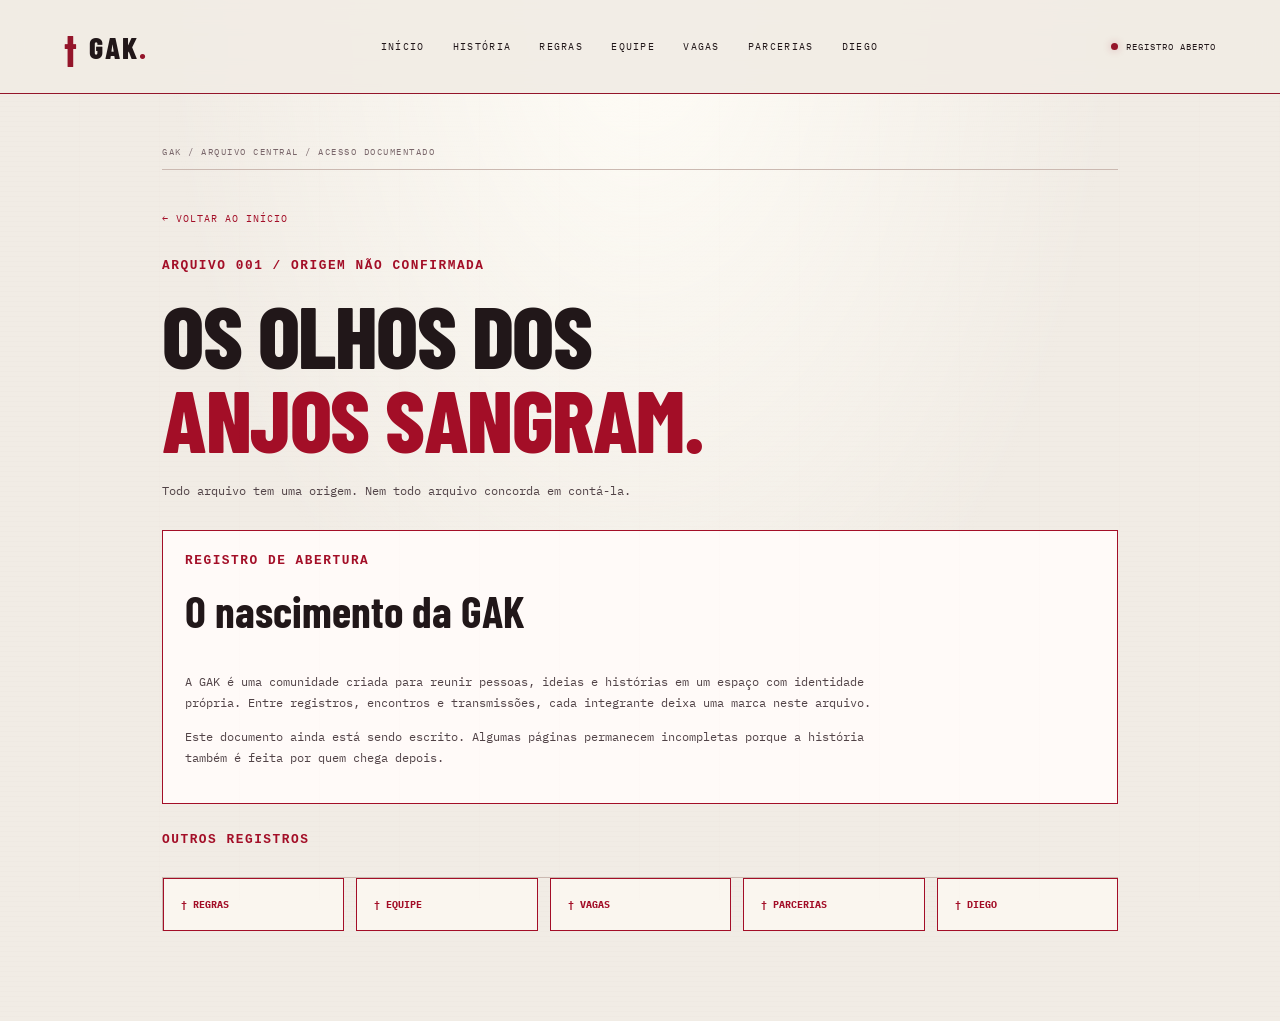
==== pages/historia.html @ 9c616feb "Publica o site inicial da GAK" ====
<!DOCTYPE html>
<html lang="pt-BR">
<head>
  <meta charset="UTF-8">
  <meta name="viewport" content="width=device-width, initial-scale=1">
  <meta name="theme-color" content="#a30e27">
  <meta name="description" content="A história e os registros da GAK.">
  <title>História | GAK</title>
  <link rel="stylesheet" href="../css/style.css">
  <script src="../js/main.js" defer></script>
  <style>
    .gak-page { max-width: 1000px; margin: auto; padding: 52px 22px 90px; }
    .gak-page h1 { font-size: clamp(2.7rem, 8vw, 5.5rem); line-height: .95; margin: 20px 0; }
    .gak-page h1 span { color: #a30e27; }
    .gak-page p { line-height: 1.8; max-width: 720px; }
    .gak-stamp { color: #a30e27; font: 700 .8rem monospace; letter-spacing: .12em; }
    .gak-box { background: #fffaf8; border: 1px solid #a30e27; padding: 22px; margin: 28px 0; }
    .gak-links { display: grid; grid-template-columns: repeat(auto-fit,minmax(145px,1fr)); gap: 12px; margin-top: 30px; }
    .gak-links a { display: block; padding: 17px; border: 1px solid #a30e27; color: #a30e27; text-decoration: none; font-weight: bold; }
    .gak-links a:hover { background: #a30e27; color: white; }
    .gak-home { display: inline-block; color: #a30e27; margin: 10px 0 30px; }
  </style>
</head>
<body>
  <header class="topbar">
    <a class="brand" href="../index.html"><span class="brand-mark">†</span><span>GAK<span class="brand-dot">.</span></span></a>
    <button class="menu-toggle" type="button" aria-expanded="false" aria-controls="main-nav">
      <span>MENU</span><span aria-hidden="true">☰</span>
    </button>
    <nav id="main-nav" class="navigation" aria-label="Navegação principal">
      <a href="../index.html">INÍCIO</a>
      <a href="historia.html">HISTÓRIA</a>
      <a href="regras.html">REGRAS</a>
      <a href="equipe.html">EQUIPE</a>
      <a href="vagas.html">VAGAS</a>
      <a href="parcerias.html">PARCERIAS</a>
      <a href="diego.html">DIEGO</a>
    </nav>
    <span class="system-status"><i></i> REGISTRO ABERTO</span>
  </header>

  <main class="gak-page">
    <a class="gak-home" href="../index.html">← VOLTAR AO INÍCIO</a>
    <div class="gak-stamp">ARQUIVO 001 / ORIGEM NÃO CONFIRMADA</div>
    <h1>OS OLHOS DOS<br><span>ANJOS SANGRAM.</span></h1>
    <p>Todo arquivo tem uma origem. Nem todo arquivo concorda em contá-la.</p>

    <section class="gak-box">
      <div class="gak-stamp">REGISTRO DE ABERTURA</div>
      <h2>O nascimento da GAK</h2>
      <p>A GAK é uma comunidade criada para reunir pessoas, ideias e histórias em um espaço com identidade própria. Entre registros, encontros e transmissões, cada integrante deixa uma marca neste arquivo.</p>
      <p>Este documento ainda está sendo escrito. Algumas páginas permanecem incompletas porque a história também é feita por quem chega depois.</p>
    </section>

    <div class="gak-stamp">OUTROS REGISTROS</div>
    <nav class="gak-links" aria-label="Outras páginas do arquivo">
      <a href="regras.html">† REGRAS</a>
      <a href="equipe.html">† EQUIPE</a>
      <a href="vagas.html">† VAGAS</a>
      <a href="parcerias.html">† PARCERIAS</a>
      <a href="diego.html">† DIEGO</a>
    </nav>
  </main>
</body>
</html>
---- css/style.css ----
@import url('https://fonts.googleapis.com/css2?family=Barlow+Condensed:wght@400;500;600;700;800&family=IBM+Plex+Mono:wght@400;500;600&display=swap');

:root {
  color-scheme: dark;
  --bg: #100e11;
  --panel: #181519;
  --panel-light: #211a20;
  --text: #e8e0dc;
  --muted: #a69a9d;
  --blood: #b32239;
  --blood-light: #e04a59;
  --line: #493038;
  --max: 1180px;
}

* {
  box-sizing: border-box;
}

html {
  scroll-behavior: smooth;
  scroll-padding-top: 90px;
}

body {
  margin: 0;
  background:
    radial-gradient(ellipse at 50% 8%, #35151e 0, transparent 42%),
    var(--bg);
  color: var(--text);
  font-family: 'IBM Plex Mono', monospace;
  font-size: 14px;
  line-height: 1.8;
  overflow-wrap: anywhere;
}

body::before {
  content: "";
  position: fixed;
  inset: 0;
  z-index: 10;
  pointer-events: none;
  opacity: .12;
  background: repeating-linear-gradient(
    to bottom,
    transparent 0,
    transparent 3px,
    #000 4px,
    transparent 5px
  );
}

a {
  color: inherit;
  text-decoration: none;
}

button,
a {
  -webkit-tap-highlight-color: transparent;
}

a:focus-visible,
button:focus-visible {
  outline: 2px solid var(--blood-light);
  outline-offset: 5px;
}

::selection {
  background: var(--blood);
  color: white;
}

.noise {
  position: fixed;
  inset: 0;
  z-index: 9;
  pointer-events: none;
  opacity: .07;
  background-image: url("data:image/svg+xml,%3Csvg viewBox='0 0 180 180' xmlns='http://www.w3.org/2000/svg'%3E%3Cfilter id='n'%3E%3CfeTurbulence type='fractalNoise' baseFrequency='.9' numOctaves='3' stitchTiles='stitch'/%3E%3C/filter%3E%3Crect width='100%25' height='100%25' filter='url(%23n)' opacity='.7'/%3E%3C/svg%3E");
}

.topbar {
  position: relative;
  z-index: 20;
  width: 100%;
  min-height: 76px;
  padding: 16px max(5%, calc((100% - var(--max)) / 2));
  display: flex;
  align-items: center;
  justify-content: space-between;
  gap: 28px;
  border-bottom: 1px solid var(--line);
  background: #100e11ed;
}

.brand,
.footer-brand {
  display: inline-flex;
  align-items: center;
  gap: 10px;
  font-family: 'Barlow Condensed', sans-serif;
  font-size: 30px;
  font-weight: 800;
  letter-spacing: 4px;
}

.brand-mark {
  color: var(--blood-light);
  font-size: 34px;
}

.brand-dot {
  color: var(--blood-light);
}

.navigation {
  display: flex;
  align-items: center;
  justify-content: center;
  gap: clamp(12px, 2.2vw, 30px);
}

.navigation a,
.system-status {
  font-size: 10px;
  letter-spacing: 1px;
}

.navigation a {
  color: var(--muted);
  transition: color .2s;
}

.navigation a:hover,
.text-link:hover {
  color: var(--blood-light);
}

.system-status {
  display: flex;
  align-items: center;
  gap: 8px;
  color: var(--blood-light);
  white-space: nowrap;
}

.system-status i,
.eyebrow span {
  display: inline-block;
  width: 7px;
  height: 7px;
  border-radius: 50%;
  background: var(--blood-light);
  box-shadow: 0 0 12px #d92749;
}

.menu-toggle {
  display: none;
  background: transparent;
  border: 1px solid var(--line);
  color: var(--text);
  padding: 10px 12px;
  font: inherit;
  font-size: 11px;
  gap: 12px;
  align-items: center;
  cursor: pointer;
}

.hero {
  position: relative;
  min-height: min(820px, calc(100svh - 76px));
  padding: 70px 8% 95px;
  display: grid;
  grid-template-columns: minmax(0, 1fr) minmax(0, 3fr) minmax(0, 1fr);
  align-items: center;
  border-bottom: 1px solid var(--line);
  overflow: hidden;
  background:
    radial-gradient(ellipse at center 38%, #50172455 0, transparent 50%),
    linear-gradient(180deg, #100e11 0%, #171015 60%, #100e11 100%);
}

.hero::before,
.hero::after {
  content: "";
  position: absolute;
  left: 50%;
  width: min(66vw, 660px);
  aspect-ratio: 1;
  border: 1px solid #7d394344;
  border-radius: 50%;
  transform: translateX(-50%);
  pointer-events: none;
}

.hero::before {
  top: 9%;
}

.hero::after {
  top: 14%;
  width: min(56vw, 560px);
}

.hero-side {
  position: relative;
  z-index: 1;
  display: flex;
  flex-direction: column;
  align-items: center;
  gap: 30px;
  color: var(--muted);
  font-size: 9px;
  letter-spacing: 2px;
  writing-mode: vertical-rl;
}

.hero-side-left {
  transform: rotate(180deg);
}

.cross {
  color: var(--blood-light);
  font-size: 32px;
}

.hero-content {
  position: relative;
  z-index: 2;
  text-align: center;
  min-width: 0;
}

.eyebrow {
  display: flex;
  align-items: center;
  justify-content: center;
  gap: 12px;
  color: #c7aeb2;
  font-size: 10px;
  letter-spacing: 2px;
}

.halo {
  position: relative;
  width: clamp(90px, 12vw, 145px);
  aspect-ratio: 1;
  margin: 35px auto 25px;
  display: grid;
  place-items: center;
  border: 1px solid #a33c50;
  border-radius: 50%;
  background: radial-gradient(circle, #541824 0, #1a1117 60%, transparent 72%);
  box-shadow: 0 0 60px #a91e3524, inset 0 0 30px #a91e351f;
}

.halo-ring {
  position: absolute;
  inset: 10%;
  border: 1px dashed #bc5665;
  border-radius: 50%;
  animation: halo-turn 35s linear infinite;
}

.halo-eye {
  font-size: clamp(44px, 7vw, 72px);
  color: var(--blood-light);
  text-shadow: 0 0 25px #e02e4d99;
  font-family: serif;
}

.halo-tear {
  position: absolute;
  bottom: 3%;
  width: 4px;
  height: 23px;
  border-radius: 0 0 80% 80%;
  background: var(--blood);
  box-shadow: 0 0 12px #d32240;
}

@keyframes halo-turn {
  to { transform: rotate(360deg); }
}

.pre-title {
  margin: 0 0 14px;
  color: #c9aeb4;
  font-size: 10px;
  letter-spacing: 3px;
}

h1,
h2,
h3,
p {
  margin-top: 0;
}

h1,
h2,
h3 {
  font-family: 'Barlow Condensed', Impact, sans-serif;
  line-height: 1.04;
}

h1 {
  margin-bottom: 24px;
  font-size: clamp(38px, 7.3vw, 86px);
  font-weight: 800;
  letter-spacing: -1px;
}

h1 span,
h2 span {
  color: var(--blood-light);
}

.hero-description {
  max-width: 460px;
  margin: 0 auto 30px;
  color: #c1b3b5;
  font-size: 12px;
}

.hero-actions {
  display: flex;
  flex-wrap: wrap;
  align-items: center;
  justify-content: center;
  gap: 12px;
}

.button {
  min-height: 48px;
  padding: 13px 20px;
  display: inline-flex;
  align-items: center;
  justify-content: center;
  gap: 18px;
  font-size: 10px;
  letter-spacing: 1px;
  transition: background .2s, border-color .2s, transform .2s;
}

.button:hover {
  transform: translateY(-2px);
}

.button-primary {
  border: 1px solid var(--blood);
  background: var(--blood);
  color: white;
}

.button-primary:hover {
  background: #d12c47;
}

.button-quiet {
  border: 1px solid #62404a;
  background: #151116;
}

.button-quiet:hover {
  border-color: var(--blood-light);
}

.warning {
  margin: 30px 0 0;
  color: #8e777e;
  font-size: 9px;
  letter-spacing: 1px;
}

.hero-index {
  position: absolute;
  bottom: 20px;
  left: 5%;
  right: 5%;
  display: flex;
  justify-content: space-between;
  gap: 12px;
  color: #8c747c;
  font-size: 9px;
  letter-spacing: 1px;
}

.section-wrap {
  width: min(var(--max), 100%);
  margin-inline: auto;
  padding: 100px 34px;
}

.section-label {
  color: #a88b92;
  font-size: 10px;
  letter-spacing: 2px;
}

.section-label span {
  color: var(--blood-light);
}

.manifesto {
  border-bottom: 1px solid var(--line);
}

.manifesto-grid {
  display: grid;
  grid-template-columns: 1.1fr .9fr;
  gap: 70px;
  align-items: center;
  margin-top: 45px;
}

.manifesto h2,
.section-heading h2,
.community h2,
.transmission h2,
.last-signal h2 {
  margin: 20px 0;
  font-size: clamp(38px, 6vw, 70px);
  font-weight: 800;
}

.manifesto-copy {
  padding-left: 28px;
  border-left: 1px solid var(--line);
  color: #b9abad;
  font-size: 12px;
}

.ornament {
  color: var(--blood-light);
  font-size: 32px;
}

.text-link {
  display: inline-block;
  margin-top: 15px;
  color: #e5a4ad;
  font-size: 10px;
  letter-spacing: 1px;
}

.archive {
  border-bottom: 1px solid var(--line);
}

.section-heading {
  display: flex;
  align-items: end;
  justify-content: space-between;
  gap: 24px;
  margin-bottom: 40px;
}

.section-heading h2,
.transmission h2 {
  margin-bottom: 0;
}

.section-heading > p {
  color: #a18c92;
  font-size: 9px;
  text-align: right;
}

.archive-grid {
  display: grid;
  grid-template-columns: repeat(3, minmax(0, 1fr));
  gap: 14px;
}

.archive-card {
  position: relative;
  min-width: 0;
  min-height: 255px;
  padding: 24px;
  display: flex;
  flex-direction: column;
  align-items: flex-start;
  border: 1px solid #392830;
  background: linear-gradient(145deg, #1d171c, #131014);
  transition: border-color .2s, background .2s, transform .2s;
}

.archive-card:hover {
  transform: translateY(-4px);
  border-color: #a63a50;
  background: linear-gradient(145deg, #2b171f, #151116);
}

.card-number,
.transmission-item > span:first-child {
  color: #9e7b85;
  font-size: 9px;
  letter-spacing: 1px;
}

.card-symbol {
  margin: 17px 0 10px;
  color: var(--blood-light);
  font-size: 30px;
}

.archive-card h3,
.transmission-item h3 {
  margin-bottom: 10px;
  font-size: 25px;
  letter-spacing: 1px;
}

.archive-card p,
.transmission-item p {
  color: #b2a3a7;
  font-size: 11px;
}

.card-link {
  margin-top: auto;
  padding-top: 18px;
  color: #e5a4ad;
  font-size: 9px;
  letter-spacing: 1px;
}

.community-panel {
  display: grid;
  grid-template-columns: auto minmax(0, 1fr) auto;
  align-items: center;
  gap: 28px;
  padding: 36px;
  border: 1px solid #63303e;
  background:
    radial-gradient(ellipse at 0 50%, #65203244, transparent 65%),
    #181217;
}

.community-mark {
  color: #eee0df;
  font-family: 'Barlow Condensed', sans-serif;
  font-size: 42px;
  font-weight: 800;
  letter-spacing: 3px;
}

.community-mark span {
  color: var(--blood-light);
}

.community h2 {
  font-size: clamp(25px, 3vw, 39px);
}

.community p {
  margin-bottom: 0;
  color: #b6a5a9;
  font-size: 11px;
}

.transmission {
  border-top: 1px solid var(--line);
}

.transmission h2 {
  margin-bottom: 35px;
}

.transmission-grid {
  display: grid;
  grid-template-columns: repeat(3, minmax(0, 1fr));
  gap: 30px;
}

.transmission-item {
  padding: 24px 0;
  border-top: 1px solid #69404a;
}

.transmission-item h3 {
  margin-top: 20px;
}

.pending {
  color: #b98b93;
  font-size: 9px;
  letter-spacing: 1px;
}

.last-signal {
  padding: 100px 24px;
  text-align: center;
  border-top: 1px solid var(--line);
  background: radial-gradient(ellipse at center, #4a1421 0, #1a1117 42%, var(--bg) 75%);
}

.last-signal-mark {
  display: block;
  margin-bottom: 20px;
  color: var(--blood-light);
  font-size: 40px;
  text-shadow: 0 0 30px #b32239;
}

.last-signal h2 {
  font-size: clamp(38px, 6vw, 68px);
}

.last-signal > p:not(.eyebrow) {
  color: #bca9ae;
  font-size: 10px;
  letter-spacing: 2px;
}

.last-signal-small {
  color: #826a72 !important;
  font-size: 9px !important;
}

.footer {
  padding: 30px 5%;
  display: flex;
  flex-wrap: wrap;
  align-items: center;
  justify-content: space-between;
  gap: 15px 25px;
  border-top: 1px solid var(--line);
  background: #0c0a0d;
}

.footer-brand {
  font-size: 22px;
}

.footer p,
.footer > a:last-child {
  margin: 0;
  color: #907e83;
  font-size: 9px;
  letter-spacing: .7px;
}

@media (min-width: 1500px) {
  :root {
    --max: 1280px;
  }

  .hero {
    min-height: 850px;
  }
}

@media (max-width: 1000px) {
  .topbar {
    flex-wrap: wrap;
    gap: 15px;
  }

  .navigation {
    order: 3;
    width: 100%;
    justify-content: flex-start;
    flex-wrap: wrap;
  }

  .system-status {
    margin-left: auto;
  }

  .hero {
    padding-inline: 4%;
  }

  .hero-side {
    font-size: 8px;
  }

  .manifesto-grid {
    gap: 35px;
  }

  .community-panel {
    grid-template-columns: auto minmax(0, 1fr);
  }

  .community-panel > .button {
    grid-column: 2;
    justify-self: start;
  }
}

@media (max-width: 650px) {
  html {
    scroll-padding-top: 70px;
  }

  body {
    font-size: 13px;
  }

  .topbar {
    min-height: 66px;
    padding: 12px 18px;
    gap: 12px;
  }

  .brand {
    font-size: 26px;
  }

  .menu-toggle {
    display: inline-flex;
    margin-left: auto;
  }

  .system-status {
    display: none;
  }

  .navigation {
    display: none;
    order: 4;
    width: 100%;
    padding: 12px 0 5px;
    flex-direction: column;
    align-items: stretch;
    gap: 0;
  }

  .navigation.is-open {
    display: flex;
  }

  .navigation a {
    padding: 12px 5px;
    border-top: 1px solid #35232b;
  }

  .hero {
    min-height: 700px;
    min-height: max(680px, calc(100svh - 66px));
    padding: 55px 20px 80px;
    grid-template-columns: 1fr;
  }

  .hero::before {
    top: 13%;
    width: 95vw;
  }

  .hero::after {
    top: 18%;
    width: 78vw;
  }

  .hero-side {
    display: none;
  }

  .hero-content {
    width: 100%;
  }

  .eyebrow {
    font-size: 9px;
    letter-spacing: 1px;
  }

  .halo {
    margin-top: 30px;
  }

  h1 {
    font-size: clamp(38px, 10.4vw, 58px);
    letter-spacing: -.5px;
  }

  .pre-title {
    font-size: 9px;
    letter-spacing: 1.5px;
  }

  .hero-description {
    max-width: 310px;
    font-size: 11px;
  }

  .hero-actions {
    flex-direction: column;
    align-items: stretch;
    max-width: 310px;
    margin-inline: auto;
  }

  .button {
    width: 100%;
    min-height: 48px;
  }

  .warning {
    max-width: 290px;
    margin-inline: auto;
    font-size: 8px;
  }

  .hero-index {
    left: 20px;
    right: 20px;
    font-size: 8px;
  }

  .hero-index span:nth-child(2) {
    text-align: center;
  }

  .section-wrap {
    padding: 70px 21px;
  }

  .manifesto-grid {
    grid-template-columns: 1fr;
    gap: 24px;
    margin-top: 30px;
  }

  .manifesto h2,
  .section-heading h2,
  .community h2,
  .transmission h2,
  .last-signal h2 {
    font-size: clamp(35px, 10vw, 50px);
  }

  .manifesto-copy {
    padding-left: 18px;
  }

  .section-heading {
    display: block;
  }

  .section-heading > p {
    margin-top: 20px;
    text-align: left;
  }

  .archive-grid {
    grid-template-columns: 1fr;
    gap: 12px;
  }

  .archive-card {
    min-height: 215px;
    padding: 22px;
  }

  .community-panel {
    grid-template-columns: 1fr;
    gap: 18px;
    padding: 24px 20px;
  }

  .community-mark {
    font-size: 34px;
  }

  .community-panel > .button {
    grid-column: auto;
    width: 100%;
  }

  .transmission-grid {
    grid-template-columns: 1fr;
    gap: 10px;
  }

  .transmission-item {
    padding: 22px 0;
  }

  .last-signal {
    padding: 75px 20px;
  }

  .last-signal > p:not(.eyebrow) {
    font-size: 9px;
    letter-spacing: 1px;
  }

  .footer {
    flex-direction: column;
    align-items: flex-start;
    padding: 28px 21px;
  }

  .footer p {
    line-height: 1.8;
  }
}

@media (prefers-reduced-motion: reduce) {
  *,
  *::before,
  *::after {
    scroll-behavior: auto !important;
    animation-duration: .01ms !important;
    animation-iteration-count: 1 !important;
    transition-duration: .01ms !important;
  }
}

/* GAK: WHITE BLOOD UPDATE */
:root {
  --bg: #f4f0ed;
  --text: #211719;
  --blood: #a30e27;
  --blood-light: #d51f3b;
  --muted: #75676a;
  --surface: #fffaf8;
}

body {
  background: #f4f0ed !important;
  color: #211719;
}

body::before {
  opacity: 0.07;
}

.noise {
  opacity: 0.08;
}

.topbar {
  background: rgba(244, 240, 237, 0.96);
  border-bottom-color: #a30e27;
}

.brand,
.navigation a,
.menu-toggle,
.system-status {
  color: #211719;
}

.navigation a:hover,
.navigation a:focus-visible {
  color: #a30e27;
}

.hero {
  background:
    radial-gradient(ellipse at 50% 35%, #ffffff 0%, #f4f0ed 66%);
}

.hero h1,
.manifesto h2,
.section-title,
.archive-card h3 {
  color: #211719;
}

.hero h1 span,
.manifesto h2 span {
  color: #a30e27;
}

.hero-description,
.manifesto-copy,
.section-description {
  color: #514347;
}

.halo {
  filter: saturate(1.25);
}

.archive-card,
.transmission-card,
.community-card {
  background: #fffaf8;
  border-color: #d8c5c8;
  color: #211719;
}

.archive-card:hover,
.transmission-card:hover,
.community-card:hover {
  border-color: #a30e27;
  box-shadow: 0 8px 28px #a30e2718;
}

.archive-card p,
.transmission-card p,
.community-card p {
  color: #625256;
}

.section-label,
.eyebrow,
.warning,
.side-note,
.side-code {
  color: #a30e27;
}

.button-primary {
  background: #a30e27;
  color: #fffaf8;
}

.button-primary:hover {
  background: #d51f3b;
}

.button-quiet {
  border-color: #a30e27;
  color: #a30e27;
}

footer {
  background: #e8dfdc;
  color: #514347;
  border-top: 1px solid #a30e27;
}

img,
video {
  max-width: 100%;
  height: auto;
}

html {
  scroll-behavior: smooth;
}

@media (prefers-reduced-motion: reduce) {
  html {
    scroll-behavior: auto;
  }
}

/* ==========================================
   GAK / ARQUIVO CELESTIAL
   WHITE BLOOD — REFORMA VISUAL
   ========================================== */

:root {
  --bg: #f1ece5;
  --panel: #faf6ef;
  --panel-light: #e8dfd5;
  --text: #211719;
  --muted: #75676a;
  --blood: #94152a;
  --blood-light: #c3233d;
  --line: #cbb9b1;
  --surface: #faf6ef;
  --max: 1240px;
}

html {
  background: var(--bg);
  scroll-behavior: smooth;
  scroll-padding-top: 90px;
}

body {
  position: relative;
  overflow-x: hidden;
  background:
    radial-gradient(ellipse at 50% 0%, #fffdf7 0%, transparent 52%),
    repeating-linear-gradient(
      0deg,
      transparent 0,
      transparent 4px,
      #5d303006 5px
    ),
    var(--bg) !important;
  color: var(--text);
  font-family: 'IBM Plex Mono', monospace;
}

body::before {
  background-image:
    repeating-linear-gradient(
      90deg,
      transparent 0,
      transparent 79px,
      #7c26320a 80px
    );
  opacity: .45;
  pointer-events: none;
}

.noise {
  opacity: .12;
  mix-blend-mode: multiply;
  pointer-events: none;
}

a {
  color: inherit;
  text-decoration: none;
}

::selection {
  color: #fffaf5;
  background: var(--blood);
}

.topbar {
  position: sticky;
  top: 0;
  z-index: 20;
  min-height: 76px;
  background: #f1ece5ed;
  border-bottom: 1px solid var(--blood);
  backdrop-filter: blur(14px);
}

.brand,
.navigation a,
.menu-toggle,
.system-status {
  color: var(--text);
}

.brand {
  font-family: 'Barlow Condensed', Impact, sans-serif;
  font-weight: 800;
  letter-spacing: 2px;
}

.brand-mark,
.brand-dot {
  color: var(--blood);
}

.navigation a {
  position: relative;
  font-size: 10px;
  letter-spacing: 1.3px;
}

.navigation a::after {
  position: absolute;
  right: 0;
  bottom: -5px;
  left: 0;
  height: 1px;
  background: var(--blood);
  content: '';
  transform: scaleX(0);
  transform-origin: left;
  transition: transform .2s ease;
}

.navigation a:hover::after,
.navigation a:focus-visible::after {
  transform: scaleX(1);
}

.navigation a:hover,
.navigation a:focus-visible {
  color: var(--blood);
}

.system-status {
  font-size: 9px;
}

.system-status i {
  background: var(--blood);
  box-shadow: 0 0 8px #94152a55;
}

.menu-toggle {
  border: 1px solid var(--line);
  background: var(--panel);
}

.hero {
  position: relative;
  isolation: isolate;
  min-height: min(850px, calc(100svh - 76px));
  background:
    radial-gradient(ellipse at 50% 42%, #fffdf8 0%, #f1ece5 63%),
    var(--bg);
  border-bottom: 1px solid var(--line);
}

.hero::before,
.hero::after {
  border-color: #94152a30;
  pointer-events: none;
}

.hero::before {
  width: min(66vw, 790px);
  aspect-ratio: 1;
  border: 1px solid #94152a20;
  border-radius: 50%;
}

.hero::after {
  width: min(54vw, 650px);
  aspect-ratio: 1;
  border: 1px dashed #94152a3d;
  border-radius: 50%;
}

.hero-content {
  position: relative;
  z-index: 1;
}

.eyebrow,
.pre-title,
.side-code,
.side-note,
.hero-index,
.warning,
.section-label {
  font-family: 'IBM Plex Mono', monospace;
  letter-spacing: 1.5px;
}

.eyebrow {
  color: var(--blood);
  font-size: 10px;
}

.eyebrow span {
  background: var(--blood);
}

.hero h1 {
  color: var(--text);
  font-size: clamp(46px, 8vw, 106px);
  letter-spacing: -2px;
  line-height: .92;
  text-wrap: balance;
}

.hero h1 span,
.manifesto h2 span,
.section-heading h2 span,
.community h2 span,
.transmission h2 span,
.last-signal h2 span {
  color: var(--blood);
}

.halo {
  filter: none;
}

.halo-ring {
  border-color: #94152a66;
}

.halo-eye {
  color: var(--blood);
  text-shadow: 0 0 25px #94152a30;
}

.halo-tear {
  background: var(--blood);
  box-shadow: 0 0 12px #94152a44;
}

.pre-title {
  color: #695358;
}

.hero-description {
  color: #514347;
  line-height: 1.9;
}

.hero-side {
  color: #806a6e;
}

.cross {
  color: var(--blood);
}

.hero-index {
  color: #806a6e;
}

.button {
  min-height: 48px;
  border-radius: 0;
  font-family: 'IBM Plex Mono', monospace;
  font-size: 10px;
  font-weight: 600;
  letter-spacing: 1px;
}

.button-primary {
  border: 1px solid var(--blood);
  background: var(--blood);
  color: #fffaf5;
}

.button-primary:hover {
  border-color: var(--blood-light);
  background: var(--blood-light);
}

.button-quiet {
  border: 1px solid var(--blood);
  background: transparent;
  color: var(--blood);
}

.button-quiet:hover {
  background: #94150a0a;
  border-color: var(--blood-light);
}

.warning {
  color: var(--blood);
}

.section-wrap {
  position: relative;
  padding-block: clamp(76px, 10vw, 132px);
}

.manifesto,
.archive,
.transmission {
  border-color: var(--line);
}

.section-label {
  color: #79666a;
  font-size: 10px;
}

.section-label span {
  color: var(--blood);
}

.manifesto-grid {
  gap: clamp(35px, 8vw, 100px);
}

.manifesto h2,
.section-heading h2,
.community h2,
.transmission h2,
.last-signal h2 {
  color: var(--text);
  font-size: clamp(42px, 6.5vw, 82px);
  letter-spacing: -1px;
  line-height: .98;
}

.manifesto-copy {
  border-left-color: var(--blood);
  color: #514347;
  line-height: 1.95;
}

.ornament {
  color: var(--blood);
}

.text-link {
  color: var(--blood);
  text-decoration: underline;
  text-decoration-color: #94152a55;
  text-underline-offset: 5px;
}

.text-link:hover {
  color: var(--blood-light);
}

.section-heading > p {
  color: #79666a;
  line-height: 1.8;
}

.archive-grid {
  gap: 0;
  border-top: 1px solid var(--line);
  border-left: 1px solid var(--line);
}

.archive-card {
  min-height: 290px;
  padding: clamp(20px, 3vw, 34px);
  overflow: hidden;
  border: 0;
  border-right: 1px solid var(--line);
  border-bottom: 1px solid var(--line);
  background:
    linear-gradient(135deg, #fffdf766, transparent 65%),
    var(--panel);
  transition:
    background .25s ease,
    box-shadow .25s ease,
    color .25s ease;
}

.archive-card::after {
  position: absolute;
  right: -18px;
  bottom: -42px;
  color: #94152a0a;
  content: '†';
  font-family: serif;
  font-size: 180px;
  line-height: 1;
  pointer-events: none;
  transition: color .25s ease, transform .25s ease;
}

.archive-card:hover {
  transform: none;
  border-color: var(--line);
  background: #fffaf4;
  box-shadow: inset 0 -3px var(--blood);
}

.archive-card:hover::after {
  color: #94152a12;
  transform: translateY(-8px);
}

.card-number {
  color: var(--blood);
}

.card-symbol {
  color: var(--blood);
  font-size: 36px;
}

.archive-card h3 {
  position: relative;
  z-index: 1;
  color: var(--text);
  font-size: clamp(26px, 3vw, 34px);
}

.archive-card p {
  position: relative;
  z-index: 1;
  max-width: 290px;
  color: #625256;
  line-height: 1.8;
}

.card-link {
  position: relative;
  z-index: 1;
  color: var(--blood);
}

.community-panel {
  position: relative;
  grid-template-columns: auto minmax(0, 1fr) auto;
  border: 1px solid var(--blood);
  background:
    linear-gradient(90deg, #94152a0a 1px, transparent 1px),
    #faf6ef;
  background-size: 24px 24px;
  box-shadow: 8px 8px 0 #94152a0b;
}

.community-mark {
  color: var(--text);
}

.community-mark span {
  color: var(--blood);
}

.community h2 {
  font-size: clamp(28px, 3.5vw, 44px);
}

.community p {
  color: #625256;
  line-height: 1.8;
}

.transmission-grid {
  gap: 28px;
}

.transmission-item {
  position: relative;
  padding: 28px 22px;
  border: 1px solid var(--line);
  background: #faf6ef;
}

.transmission-item > span:first-child {
  color: var(--blood);
}

.transmission-item h3 {
  color: var(--text);
  font-size: 26px;
}

.transmission-item p {
  color: #625256;
  line-height: 1.8;
}

.pending {
  display: inline-block;
  padding-top: 10px;
  color: var(--blood);
  font-size: 9px;
  line-height: 1.8;
}

.last-signal {
  position: relative;
  overflow: hidden;
  padding: clamp(90px, 13vw, 170px) 24px;
  border-top: 1px solid var(--blood);
  background:
    radial-gradient(ellipse at 50% 50%, #94152a13 0%, transparent 65%),
    #e8dfd5;
}

.last-signal::before,
.last-signal::after {
  position: absolute;
  top: 50%;
  left: 50%;
  width: min(76vw, 620px);
  aspect-ratio: 1;
  border: 1px solid #94152a1c;
  border-radius: 50%;
  content: '';
  transform: translate(-50%, -50%);
  pointer-events: none;
}

.last-signal::after {
  width: min(58vw, 460px);
  border-style: dashed;
  animation: halo-turn 90s linear infinite;
}

.last-signal > * {
  position: relative;
  z-index: 1;
}

.last-signal-mark {
  color: var(--blood);
  text-shadow: 0 0 25px #94152a22;
}

.last-signal > p:not(.eyebrow) {
  color: #625256;
  line-height: 1.9;
}

.last-signal-small {
  color: var(--blood) !important;
}

.footer {
  background: #e1d7cf;
  border-top: 1px solid var(--blood);
}

.footer-brand {
  color: var(--blood);
  font-family: 'Barlow Condensed', Impact, sans-serif;
  font-weight: 800;
}

.footer p,
.footer > a:last-child {
  color: #69585c;
  line-height: 1.8;
}

/* PÁGINAS INTERNAS */

.gak-page {
  position: relative;
  width: min(100%, 1080px);
  margin-inline: auto;
  padding: clamp(36px, 7vw, 86px) clamp(20px, 5vw, 48px) 110px;
}

.gak-page::before {
  display: block;
  margin-bottom: 30px;
  padding-bottom: 12px;
  border-bottom: 1px solid var(--line);
  color: #79666a;
  content: 'GAK / ARQUIVO CENTRAL / ACESSO DOCUMENTADO';
  font: 9px 'IBM Plex Mono', monospace;
  letter-spacing: 1.5px;
}

.gak-page h1 {
  max-width: 900px;
  color: var(--text);
  font-size: clamp(44px, 9vw, 100px);
  line-height: .93;
  letter-spacing: -1.5px;
  overflow-wrap: anywhere;
}

.gak-page h1 span {
  color: var(--blood);
}

.gak-page h2,
.gak-page h3 {
  color: var(--text);
  line-height: 1.05;
}

.gak-page p {
  color: #514347;
  font-size: 12px;
  line-height: 2;
}

.gak-stamp {
  color: var(--blood);
  font: 700 10px 'IBM Plex Mono', monospace;
  letter-spacing: 1.5px;
}

.gak-box {
  position: relative;
  margin-block: 36px;
  padding: clamp(22px, 5vw, 42px);
  border: 1px solid var(--line);
  border-top: 3px solid var(--blood);
  background:
    repeating-linear-gradient(
      0deg,
      transparent 0,
      transparent 31px,
      #94152a08 32px
    ),
    var(--panel);
}

.gak-box h2 {
  margin-top: 20px;
  font-size: clamp(28px, 5vw, 44px);
}

.gak-home {
  display: inline-block;
  margin-bottom: 32px;
  color: var(--blood);
  font-size: 10px;
  letter-spacing: 1px;
}

.gak-home:hover {
  text-decoration: underline;
  text-underline-offset: 5px;
}

.gak-links {
  display: grid;
  grid-template-columns: repeat(2, minmax(0, 1fr));
  gap: 0;
  margin-top: 25px;
  border-top: 1px solid var(--line);
  border-left: 1px solid var(--line);
}

.gak-links a {
  min-width: 0;
  padding: 20px;
  border: 0;
  border-right: 1px solid var(--line);
  border-bottom: 1px solid var(--line);
  background: var(--panel);
  color: var(--blood);
  font-size: 10px;
  line-height: 1.7;
  transition: background .2s, color .2s;
}

.gak-links a:hover {
  background: var(--blood);
  color: #fffaf5;
}

@media (min-width: 1100px) {
  .archive-card:nth-child(3n + 2) {
    background-color: #f5efe8;
  }
}

@media (max-width: 1000px) {
  .community-panel {
    grid-template-columns: auto minmax(0, 1fr);
  }
}

@media (max-width: 650px) {
  .topbar {
    background: #f1ece5f5;
  }

  .navigation {
    background: #f1ece5;
  }

  .navigation a {
    border-color: var(--line);
  }

  .hero {
    min-height: max(680px, calc(100svh - 66px));
    padding-inline: 20px;
  }

  .hero::before {
    width: 95vw;
  }

  .hero::after {
    width: 78vw;
  }

  .hero h1 {
    font-size: clamp(39px, 10vw, 60px);
    letter-spacing: -1px;
  }

  .hero-index {
    font-size: 8px;
  }

  .section-wrap {
    padding-inline: 21px;
  }

  .archive-grid {
    grid-template-columns: 1fr;
  }

  .archive-card {
    min-height: 235px;
  }

  .community-panel {
    grid-template-columns: 1fr;
    padding: 25px 20px;
  }

  .community-panel > .button {
    grid-column: auto;
  }

  .transmission-grid {
    grid-template-columns: 1fr;
  }

  .gak-links {
    grid-template-columns: 1fr;
  }

  .gak-page {
    padding-top: 32px;
  }

  .gak-page::before {
    font-size: 8px;
    line-height: 1.8;
  }
}

@media (prefers-reduced-motion: reduce) {
  *,
  *::before,
  *::after {
    animation-duration: .01ms !important;
    animation-iteration-count: 1 !important;
    transition-duration: .01ms !important;
    scroll-behavior: auto !important;
  }
}
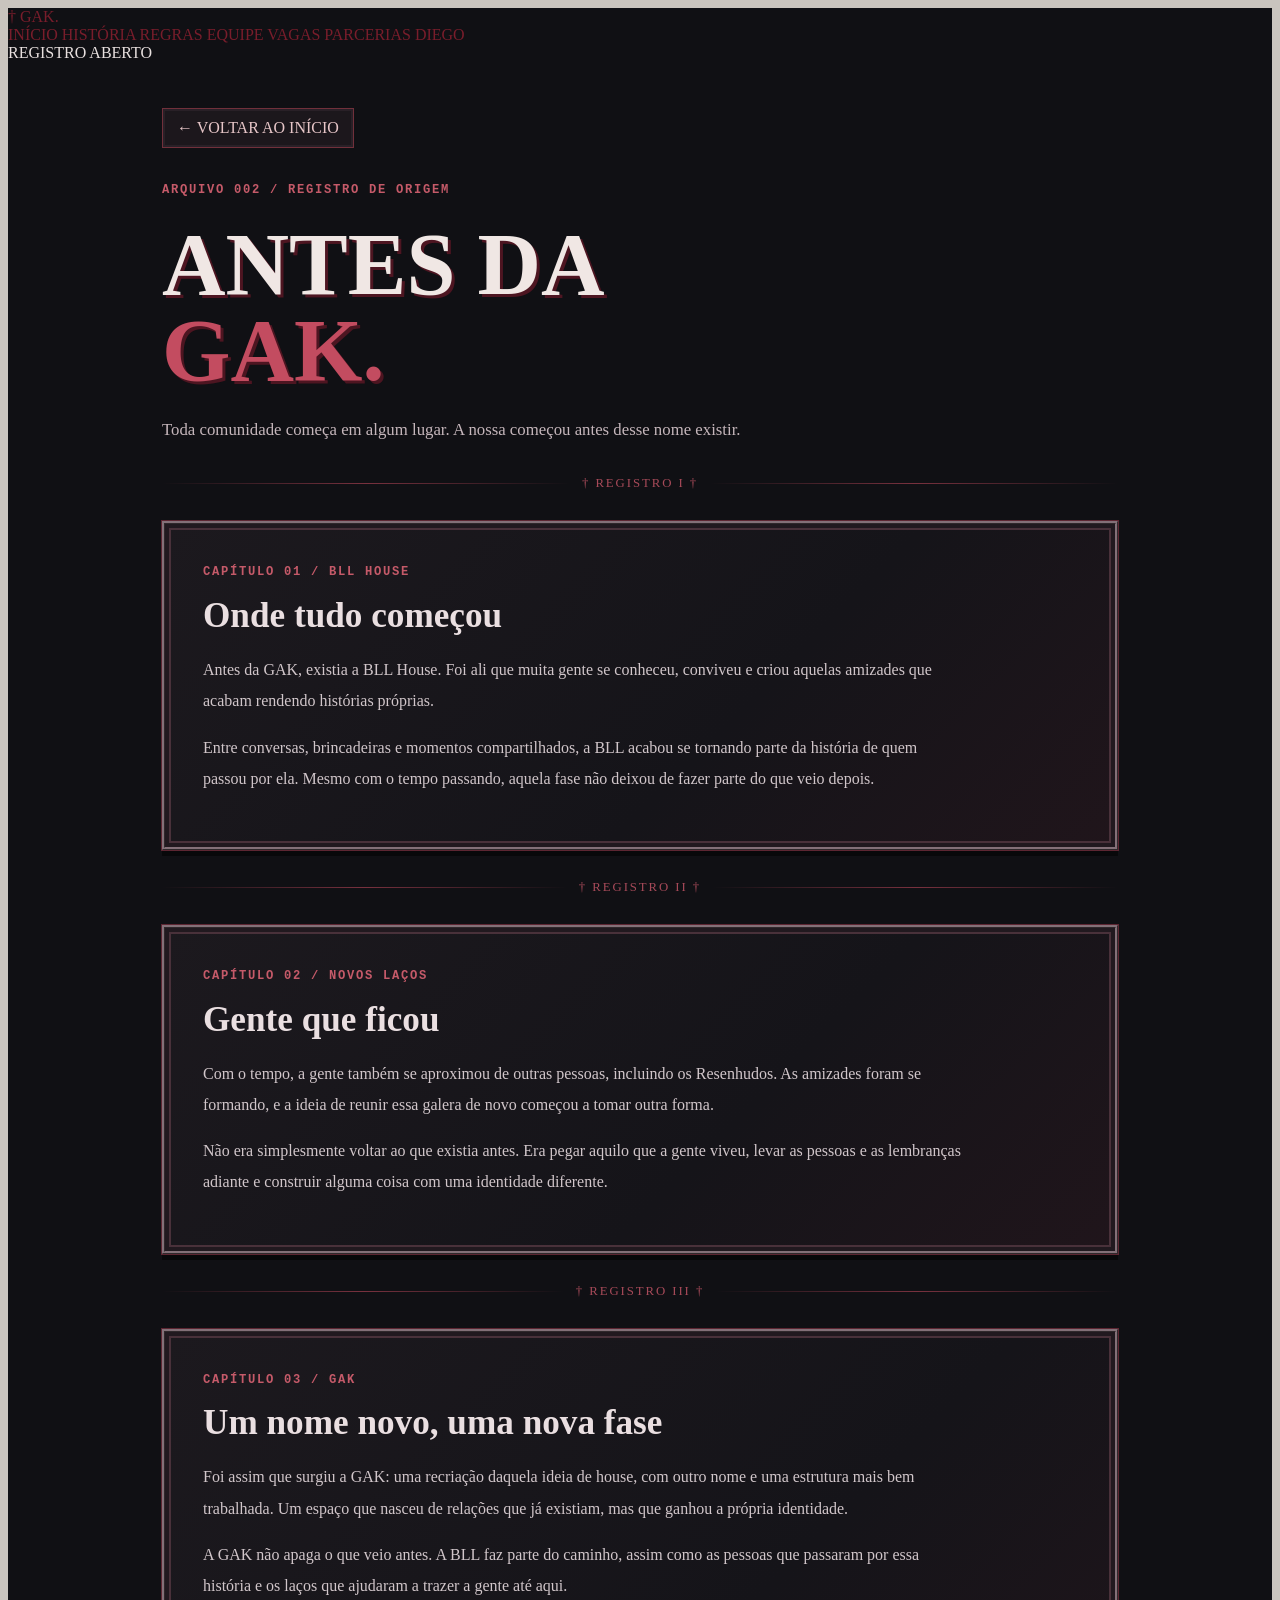
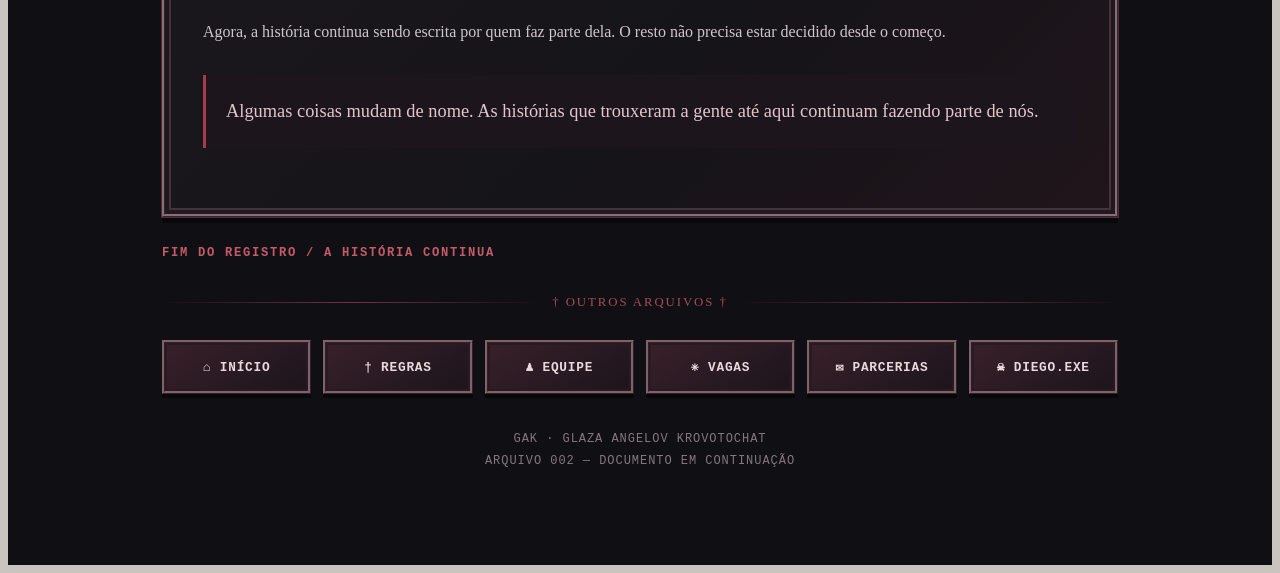
==== commit 000babb2: "Atualiza visual da GAK e página de história" ====
--- a/pages/historia.html
+++ b/pages/historia.html
@@ -3,63 +3,310 @@
 <head>
   <meta charset="UTF-8">
   <meta name="viewport" content="width=device-width, initial-scale=1">
-  <meta name="theme-color" content="#a30e27">
-  <meta name="description" content="A história e os registros da GAK.">
+  <meta name="theme-color" content="#101014">
+  <meta name="description" content="A história da GAK, desde os tempos da BLL House até a criação de uma nova comunidade.">
   <title>História | GAK</title>
   <link rel="stylesheet" href="../css/style.css">
   <script src="../js/main.js" defer></script>
+
   <style>
-    .gak-page { max-width: 1000px; margin: auto; padding: 52px 22px 90px; }
-    .gak-page h1 { font-size: clamp(2.7rem, 8vw, 5.5rem); line-height: .95; margin: 20px 0; }
-    .gak-page h1 span { color: #a30e27; }
-    .gak-page p { line-height: 1.8; max-width: 720px; }
-    .gak-stamp { color: #a30e27; font: 700 .8rem monospace; letter-spacing: .12em; }
-    .gak-box { background: #fffaf8; border: 1px solid #a30e27; padding: 22px; margin: 28px 0; }
-    .gak-links { display: grid; grid-template-columns: repeat(auto-fit,minmax(145px,1fr)); gap: 12px; margin-top: 30px; }
-    .gak-links a { display: block; padding: 17px; border: 1px solid #a30e27; color: #a30e27; text-decoration: none; font-weight: bold; }
-    .gak-links a:hover { background: #a30e27; color: white; }
-    .gak-home { display: inline-block; color: #a30e27; margin: 10px 0 30px; }
+    body {
+      background: #101014;
+      color: #e8e0df;
+    }
+
+    .gak-page {
+      max-width: 1000px;
+      margin: auto;
+      padding: 38px 22px 80px;
+    }
+
+    .gak-home {
+      display: inline-block;
+      margin: 8px 0 32px;
+      padding: 10px 14px;
+      color: #e7c6c8;
+      text-decoration: none;
+      border: 1px solid #71303b;
+      background: #1c171c;
+      box-shadow: inset 0 0 0 2px #292027;
+    }
+
+    .gak-home:hover {
+      background: #501722;
+      color: white;
+    }
+
+    .gak-stamp {
+      color: #c55a69;
+      font: 700 .76rem monospace;
+      letter-spacing: .14em;
+      line-height: 1.8;
+    }
+
+    .gak-page h1 {
+      font-family: Georgia, serif;
+      font-size: clamp(2.5rem, 9vw, 5.5rem);
+      line-height: .98;
+      margin: 20px 0;
+      overflow-wrap: anywhere;
+      color: #f0e7e4;
+      text-shadow: 3px 3px #4d1521;
+    }
+
+    .gak-page h1 span {
+      color: #c34c60;
+    }
+
+    .gak-intro {
+      max-width: 680px;
+      color: #c5b6bb;
+      font-size: 1.05rem;
+      line-height: 1.9;
+    }
+
+    .gak-divider {
+      display: flex;
+      align-items: center;
+      gap: 12px;
+      margin: 30px 0;
+      color: #a74a59;
+      letter-spacing: .15em;
+      font-size: .8rem;
+    }
+
+    .gak-divider::before,
+    .gak-divider::after {
+      content: "";
+      height: 1px;
+      flex: 1;
+      background: linear-gradient(90deg, transparent, #78313e, transparent);
+    }
+
+    .gak-box {
+      position: relative;
+      margin: 26px 0;
+      padding: clamp(20px, 5vw, 38px);
+      background:
+        linear-gradient(135deg, #1c191e, #151419 60%, #20151b);
+      border: 3px ridge #837078;
+      outline: 1px solid #5d2632;
+      box-shadow:
+        inset 0 0 0 4px #21191f,
+        inset 0 0 0 6px #49313a,
+        0 6px 0 #08080a;
+    }
+
+    .gak-box h2 {
+      margin: 12px 0 18px;
+      color: #eadfe1;
+      font-family: Georgia, serif;
+      font-size: clamp(1.5rem, 5vw, 2.2rem);
+    }
+
+    .gak-box p {
+      max-width: 760px;
+      color: #d1c6ca;
+      line-height: 1.95;
+      margin: 15px 0;
+    }
+
+    .gak-quote {
+      margin: 28px 0;
+      padding: 20px;
+      border-left: 3px solid #a63b50;
+      background: #1c151b;
+      color: #e3c6cb;
+      font-family: Georgia, serif;
+      font-size: 1.15rem;
+      line-height: 1.8;
+    }
+
+    .gak-links {
+      display: grid;
+      grid-template-columns: repeat(auto-fit, minmax(135px, 1fr));
+      gap: 12px;
+      margin-top: 20px;
+    }
+
+    .gak-links a {
+      display: flex;
+      min-height: 54px;
+      align-items: center;
+      justify-content: center;
+      gap: 8px;
+      padding: 13px 10px;
+      color: #ead9dc;
+      text-align: center;
+      text-decoration: none;
+      font: bold .8rem monospace;
+      letter-spacing: .06em;
+      background: linear-gradient(145deg, #38202a, #1c151c);
+      border: 3px ridge #80616a;
+      box-shadow: inset 0 0 0 2px #2a1921, 0 4px 0 #08080a;
+      transition: transform .18s, background .18s;
+    }
+
+    .gak-links a:hover,
+    .gak-links a:focus-visible {
+      background: linear-gradient(145deg, #7f2638, #401521);
+      transform: translateY(-3px);
+    }
+
+    .gak-footnote {
+      margin-top: 35px;
+      color: #84777e;
+      font: .75rem/1.8 monospace;
+      text-align: center;
+      letter-spacing: .08em;
+    }
+
+    @media (max-width: 520px) {
+      .gak-page {
+        padding: 26px 16px 60px;
+      }
+
+      .gak-box {
+        padding: 21px 17px;
+      }
+
+      .gak-box p {
+        line-height: 1.8;
+      }
+    }
+
+    @media (prefers-reduced-motion: reduce) {
+      .gak-links a {
+        transition: none;
+      }
+    }
   </style>
 </head>
+
 <body>
   <header class="topbar">
-    <a class="brand" href="../index.html"><span class="brand-mark">†</span><span>GAK<span class="brand-dot">.</span></span></a>
-    <button class="menu-toggle" type="button" aria-expanded="false" aria-controls="main-nav">
-      <span>MENU</span><span aria-hidden="true">☰</span>
+    <a class="brand" href="../index.html">
+      <span class="brand-mark">†</span>
+      <span>GAK<span class="brand-dot">.</span></span>
+    </a>
+
+    <button class="menu-toggle" type="button"
+      aria-expanded="false" aria-controls="main-nav">
+      <span>MENU</span>
+      <span aria-hidden="true">☰</span>
     </button>
+
     <nav id="main-nav" class="navigation" aria-label="Navegação principal">
       <a href="../index.html">INÍCIO</a>
-      <a href="historia.html">HISTÓRIA</a>
+      <a href="historia.html" aria-current="page">HISTÓRIA</a>
       <a href="regras.html">REGRAS</a>
       <a href="equipe.html">EQUIPE</a>
       <a href="vagas.html">VAGAS</a>
       <a href="parcerias.html">PARCERIAS</a>
       <a href="diego.html">DIEGO</a>
     </nav>
+
     <span class="system-status"><i></i> REGISTRO ABERTO</span>
   </header>
 
   <main class="gak-page">
     <a class="gak-home" href="../index.html">← VOLTAR AO INÍCIO</a>
-    <div class="gak-stamp">ARQUIVO 001 / ORIGEM NÃO CONFIRMADA</div>
-    <h1>OS OLHOS DOS<br><span>ANJOS SANGRAM.</span></h1>
-    <p>Todo arquivo tem uma origem. Nem todo arquivo concorda em contá-la.</p>
+
+    <div class="gak-stamp">ARQUIVO 002 / REGISTRO DE ORIGEM</div>
+
+    <h1>ANTES DA<br><span>GAK.</span></h1>
+
+    <p class="gak-intro">
+      Toda comunidade começa em algum lugar. A nossa começou antes
+      desse nome existir.
+    </p>
+
+    <div class="gak-divider">†  REGISTRO I  †</div>
 
     <section class="gak-box">
-      <div class="gak-stamp">REGISTRO DE ABERTURA</div>
-      <h2>O nascimento da GAK</h2>
-      <p>A GAK é uma comunidade criada para reunir pessoas, ideias e histórias em um espaço com identidade própria. Entre registros, encontros e transmissões, cada integrante deixa uma marca neste arquivo.</p>
-      <p>Este documento ainda está sendo escrito. Algumas páginas permanecem incompletas porque a história também é feita por quem chega depois.</p>
+      <div class="gak-stamp">CAPÍTULO 01 / BLL HOUSE</div>
+      <h2>Onde tudo começou</h2>
+
+      <p>
+        Antes da GAK, existia a BLL House. Foi ali que muita gente se
+        conheceu, conviveu e criou aquelas amizades que acabam rendendo
+        histórias próprias.
+      </p>
+
+      <p>
+        Entre conversas, brincadeiras e momentos compartilhados,
+        a BLL acabou se tornando parte da história de quem passou por ela.
+        Mesmo com o tempo passando, aquela fase não deixou de fazer parte
+        do que veio depois.
+      </p>
     </section>
 
-    <div class="gak-stamp">OUTROS REGISTROS</div>
-    <nav class="gak-links" aria-label="Outras páginas do arquivo">
+    <div class="gak-divider">†  REGISTRO II  †</div>
+
+    <section class="gak-box">
+      <div class="gak-stamp">CAPÍTULO 02 / NOVOS LAÇOS</div>
+      <h2>Gente que ficou</h2>
+
+      <p>
+        Com o tempo, a gente também se aproximou de outras pessoas,
+        incluindo os Resenhudos. As amizades foram se formando, e a ideia
+        de reunir essa galera de novo começou a tomar outra forma.
+      </p>
+
+      <p>
+        Não era simplesmente voltar ao que existia antes. Era pegar
+        aquilo que a gente viveu, levar as pessoas e as lembranças adiante
+        e construir alguma coisa com uma identidade diferente.
+      </p>
+    </section>
+
+    <div class="gak-divider">†  REGISTRO III  †</div>
+
+    <section class="gak-box">
+      <div class="gak-stamp">CAPÍTULO 03 / GAK</div>
+      <h2>Um nome novo, uma nova fase</h2>
+
+      <p>
+        Foi assim que surgiu a GAK: uma recriação daquela ideia de house,
+        com outro nome e uma estrutura mais bem trabalhada. Um espaço
+        que nasceu de relações que já existiam, mas que ganhou a própria
+        identidade.
+      </p>
+
+      <p>
+        A GAK não apaga o que veio antes. A BLL faz parte do caminho,
+        assim como as pessoas que passaram por essa história e os laços
+        que ajudaram a trazer a gente até aqui.
+      </p>
+
+      <p>
+        Agora, a história continua sendo escrita por quem faz parte dela.
+        O resto não precisa estar decidido desde o começo.
+      </p>
+
+      <blockquote class="gak-quote">
+        Algumas coisas mudam de nome. As histórias que trouxeram a gente
+        até aqui continuam fazendo parte de nós.
+      </blockquote>
+    </section>
+
+    <div class="gak-stamp">FIM DO REGISTRO / A HISTÓRIA CONTINUA</div>
+
+    <div class="gak-divider">†  OUTROS ARQUIVOS  †</div>
+
+    <nav class="gak-links" aria-label="Outras páginas da GAK">
+      <a href="../index.html">⌂ INÍCIO</a>
       <a href="regras.html">† REGRAS</a>
-      <a href="equipe.html">† EQUIPE</a>
-      <a href="vagas.html">† VAGAS</a>
-      <a href="parcerias.html">† PARCERIAS</a>
-      <a href="diego.html">† DIEGO</a>
+      <a href="equipe.html">♟ EQUIPE</a>
+      <a href="vagas.html">✳ VAGAS</a>
+      <a href="parcerias.html">✉ PARCERIAS</a>
+      <a href="diego.html">☠ DIEGO.EXE</a>
     </nav>
+
+    <p class="gak-footnote">
+      GAK · GLAZA ANGELOV KROVOTOCHAT<br>
+      ARQUIVO 002 — DOCUMENTO EM CONTINUAÇÃO
+    </p>
   </main>
 </body>
 </html>
--- a/css/style.css
+++ b/css/style.css
@@ -1,1805 +1,671 @@
-@import url('https://fonts.googleapis.com/css2?family=Barlow+Condensed:wght@400;500;600;700;800&family=IBM+Plex+Mono:wght@400;500;600&display=swap');
+@import url('https://fonts.googleapis.com/css2?family=DM+Mono:wght@400;500&family=Special+Elite&display=swap');
 
 :root {
-  color-scheme: dark;
-  --bg: #100e11;
-  --panel: #181519;
-  --panel-light: #211a20;
-  --text: #e8e0dc;
-  --muted: #a69a9d;
-  --blood: #b32239;
-  --blood-light: #e04a59;
-  --line: #493038;
-  --max: 1180px;
-}
-
-* {
-  box-sizing: border-box;
-}
+  color-scheme: light;
+  --paper: #e9e4dc;
+  --paper-light: #f8f4ed;
+  --ink: #211b20;
+  --muted: #71656a;
+  --red: #781d2b;
+  --red-dark: #41121c;
+  --line: #8d7778;
+  --metal: #b8b5b1;
+  --shadow: #21171d;
+  --mono: "DM Mono", monospace;
+  --typewriter: "Special Elite", Georgia, serif;
+}
+
+* { box-sizing: border-box; }
 
 html {
   scroll-behavior: smooth;
-  scroll-padding-top: 90px;
-}
-
-body {
+  background: #c9c4be;
+}
+
+body.gak-site {
   margin: 0;
+  min-width: 0;
+  overflow-x: hidden;
+  color: var(--ink);
   background:
-    radial-gradient(ellipse at 50% 8%, #35151e 0, transparent 42%),
-    var(--bg);
-  color: var(--text);
-  font-family: 'IBM Plex Mono', monospace;
-  font-size: 14px;
-  line-height: 1.8;
-  overflow-wrap: anywhere;
-}
-
-body::before {
-  content: "";
+    repeating-linear-gradient(0deg, transparent 0 5px, #5c343008 6px 7px),
+    repeating-linear-gradient(90deg, #8d777806 0 1px, transparent 1px 5px),
+    var(--paper);
+  font-family: var(--mono);
+  font-size: 13px;
+  line-height: 1.65;
+}
+
+a { color: var(--red); text-decoration: none; }
+a:hover { color: #b32237; }
+button { font: inherit; }
+
+.site-grain {
   position: fixed;
   inset: 0;
+  pointer-events: none;
   z-index: 10;
-  pointer-events: none;
   opacity: .12;
-  background: repeating-linear-gradient(
-    to bottom,
-    transparent 0,
-    transparent 3px,
-    #000 4px,
-    transparent 5px
+  background-image: repeating-linear-gradient(
+    0deg, transparent 0 3px, #21171d12 4px 5px
   );
 }
 
-a {
-  color: inherit;
-  text-decoration: none;
-}
-
-button,
-a {
-  -webkit-tap-highlight-color: transparent;
-}
-
-a:focus-visible,
-button:focus-visible {
-  outline: 2px solid var(--blood-light);
-  outline-offset: 5px;
-}
-
-::selection {
-  background: var(--blood);
-  color: white;
-}
-
-.noise {
-  position: fixed;
-  inset: 0;
-  z-index: 9;
-  pointer-events: none;
-  opacity: .07;
-  background-image: url("data:image/svg+xml,%3Csvg viewBox='0 0 180 180' xmlns='http://www.w3.org/2000/svg'%3E%3Cfilter id='n'%3E%3CfeTurbulence type='fractalNoise' baseFrequency='.9' numOctaves='3' stitchTiles='stitch'/%3E%3C/filter%3E%3Crect width='100%25' height='100%25' filter='url(%23n)' opacity='.7'/%3E%3C/svg%3E");
-}
-
-.topbar {
+.masthead, .machine, .site-footer {
+  width: min(1380px, calc(100% - 32px));
+  margin-inline: auto;
+}
+
+.masthead { padding-top: 16px; }
+
+.top-strip {
+  display: flex;
+  justify-content: space-between;
+  gap: 12px;
+  flex-wrap: wrap;
+  padding: 6px 10px;
+  color: #eee7e3;
+  background: var(--shadow);
+  border: 2px solid #81787a;
+  outline: 1px solid var(--shadow);
+  font-size: 10px;
+  letter-spacing: .08em;
+}
+
+.banner-frame {
   position: relative;
-  z-index: 20;
-  width: 100%;
-  min-height: 76px;
-  padding: 16px max(5%, calc((100% - var(--max)) / 2));
-  display: flex;
-  align-items: center;
-  justify-content: space-between;
-  gap: 28px;
-  border-bottom: 1px solid var(--line);
-  background: #100e11ed;
-}
-
-.brand,
-.footer-brand {
-  display: inline-flex;
-  align-items: center;
-  gap: 10px;
-  font-family: 'Barlow Condensed', sans-serif;
-  font-size: 30px;
-  font-weight: 800;
-  letter-spacing: 4px;
-}
-
-.brand-mark {
-  color: var(--blood-light);
-  font-size: 34px;
-}
-
-.brand-dot {
-  color: var(--blood-light);
-}
-
-.navigation {
-  display: flex;
+  margin-top: 10px;
+  padding: 12px;
+  border: 4px ridge var(--metal);
+  outline: 2px solid var(--shadow);
+  background: linear-gradient(135deg, #31262d, #a7a2a0 45%, #31262d);
+  box-shadow: 0 8px 0 #21171d25;
+}
+
+.image-placeholder {
+  position: relative;
+  display: flex;
+  flex-direction: column;
   align-items: center;
   justify-content: center;
-  gap: clamp(12px, 2.2vw, 30px);
-}
-
-.navigation a,
-.system-status {
-  font-size: 10px;
-  letter-spacing: 1px;
-}
-
-.navigation a {
+  gap: 5px;
+  min-width: 0;
+  overflow: hidden;
+  padding: 12px;
+  text-align: center;
+  overflow-wrap: anywhere;
+  color: var(--red-dark);
+  background:
+    repeating-linear-gradient(135deg, #781d2b08 0 7px, transparent 7px 14px),
+    #e1d9d0;
+  border: 2px dashed #906d70;
+  box-shadow: inset 0 0 0 4px #f5eee6, inset 0 0 0 5px #b7a2a0;
+}
+
+.image-placeholder strong {
+  font-family: var(--mono);
+  font-size: 11px;
+  font-weight: 500;
+  line-height: 1.4;
+}
+
+.image-placeholder small {
   color: var(--muted);
-  transition: color .2s;
-}
-
-.navigation a:hover,
-.text-link:hover {
-  color: var(--blood-light);
-}
-
-.system-status {
-  display: flex;
-  align-items: center;
-  gap: 8px;
-  color: var(--blood-light);
-  white-space: nowrap;
-}
-
-.system-status i,
-.eyebrow span {
-  display: inline-block;
-  width: 7px;
-  height: 7px;
-  border-radius: 50%;
-  background: var(--blood-light);
-  box-shadow: 0 0 12px #d92749;
-}
+  font-size: 9px;
+  letter-spacing: .07em;
+}
+
+.placeholder-mark { font-size: 28px; color: var(--red); }
+
+.banner-placeholder {
+  min-height: 175px;
+  background:
+    radial-gradient(ellipse at 50% 120%, #781d2b28, transparent 60%),
+    repeating-linear-gradient(135deg, #ffffff10 0 8px, transparent 8px 16px),
+    #211b20;
+  color: #f4e9e2;
+  border-color: #b8a8a4;
+}
+
+.banner-placeholder small { color: #d3c1bf; }
+
+.banner-title {
+  display: flex;
+  align-items: center;
+  justify-content: center;
+  gap: clamp(10px, 4vw, 50px);
+  margin-top: 10px;
+  padding: 12px;
+  color: #f7eee8;
+  text-align: center;
+  background: #211b20;
+  border: 3px ridge #a9a4a1;
+}
+
+.banner-title p, .banner-title h1 { margin: 0; }
+.banner-title p { font-size: clamp(11px, 2vw, 20px); letter-spacing: .15em; }
+.banner-title h1 {
+  color: #d6a2a2;
+  font-family: var(--typewriter);
+  font-size: clamp(30px, 7vw, 76px);
+  line-height: 1.15;
+  letter-spacing: .08em;
+  text-shadow: 2px 2px 0 #4a101b;
+}
+.banner-title div > span { font-size: 10px; letter-spacing: .12em; }
+.banner-symbol { color: #b94a59; font-size: clamp(22px, 4vw, 48px); }
 
 .menu-toggle {
   display: none;
-  background: transparent;
-  border: 1px solid var(--line);
-  color: var(--text);
-  padding: 10px 12px;
-  font: inherit;
-  font-size: 11px;
-  gap: 12px;
-  align-items: center;
+  width: 100%;
+  justify-content: space-between;
+  align-items: center;
+  padding: 12px 15px;
+  color: #f7eee8;
+  background: var(--red-dark);
+  border: 2px ridge var(--metal);
   cursor: pointer;
 }
 
-.hero {
-  position: relative;
-  min-height: min(820px, calc(100svh - 76px));
-  padding: 70px 8% 95px;
+.main-nav {
+  display: flex;
+  justify-content: center;
+  flex-wrap: wrap;
+  gap: 7px;
+  margin: 13px 0 18px;
+  padding: 10px;
+  background: #d0c8c0;
+  border: 3px ridge #a7a09a;
+  box-shadow: inset 0 0 0 2px #f8f2e9, 0 4px 0 #21171d24;
+}
+
+.main-nav a {
+  flex: 1 1 auto;
+  min-width: 90px;
+  padding: 9px 10px;
+  text-align: center;
+  color: #f6ece5;
+  background: linear-gradient(#42343b, #211b20);
+  border: 2px ridge #a8a0a0;
+  font-size: 10px;
+  letter-spacing: .04em;
+  transition: transform .15s, background .15s;
+}
+.main-nav a:hover { background: var(--red); transform: translateY(-2px); }
+
+.machine {
   display: grid;
-  grid-template-columns: minmax(0, 1fr) minmax(0, 3fr) minmax(0, 1fr);
-  align-items: center;
-  border-bottom: 1px solid var(--line);
-  overflow: hidden;
-  background:
-    radial-gradient(ellipse at center 38%, #50172455 0, transparent 50%),
-    linear-gradient(180deg, #100e11 0%, #171015 60%, #100e11 100%);
-}
-
-.hero::before,
-.hero::after {
-  content: "";
-  position: absolute;
-  left: 50%;
-  width: min(66vw, 660px);
-  aspect-ratio: 1;
-  border: 1px solid #7d394344;
-  border-radius: 50%;
-  transform: translateX(-50%);
-  pointer-events: none;
-}
-
-.hero::before {
-  top: 9%;
-}
-
-.hero::after {
-  top: 14%;
-  width: min(56vw, 560px);
-}
-
-.hero-side {
-  position: relative;
-  z-index: 1;
+  grid-template-columns: minmax(155px, .72fr) minmax(0, 2fr) minmax(155px, .72fr);
+  align-items: start;
+  gap: 13px;
+  padding: 12px;
+  background: #c7c1bb;
+  border: 4px ridge #9d9692;
+  outline: 2px solid var(--shadow);
+  box-shadow: 0 10px 25px #21171d30;
+}
+
+.side-panel, .center-panel { min-width: 0; }
+
+.panel-box, .welcome-window, .feature-window, .button-gallery,
+.notice-window, .gallery-window {
+  margin-bottom: 13px;
+  padding: 10px;
+  background: var(--paper-light);
+  border: 3px ridge #b0a7a1;
+  box-shadow: inset 0 0 0 2px #d6cbc3, 0 3px 0 #21171d17;
+}
+
+.panel-box h2 {
+  margin: -1px -1px 10px;
+  padding: 8px 5px;
+  color: #f5e9e3;
+  background: var(--shadow);
+  border-bottom: 2px solid var(--red);
+  text-align: center;
+  font-size: 10px;
+  letter-spacing: .08em;
+}
+
+.side-button {
   display: flex;
   flex-direction: column;
   align-items: center;
-  gap: 30px;
-  color: var(--muted);
+  gap: 4px;
+  margin: 7px 0;
+  padding: 9px 5px;
+  color: var(--red-dark);
+  text-align: center;
+  background: #e5dcd4;
+  border: 2px outset #b7aaa5;
+  box-shadow: inset 0 0 0 1px #fff9f2;
   font-size: 9px;
-  letter-spacing: 2px;
-  writing-mode: vertical-rl;
-}
-
-.hero-side-left {
-  transform: rotate(180deg);
-}
-
-.cross {
-  color: var(--blood-light);
-  font-size: 32px;
-}
-
-.hero-content {
-  position: relative;
-  z-index: 2;
-  text-align: center;
-  min-width: 0;
-}
-
-.eyebrow {
+  overflow-wrap: anywhere;
+}
+.side-button span { font-weight: 500; letter-spacing: .06em; }
+.side-button:hover { background: #d6b9b5; }
+
+.square-placeholder { aspect-ratio: 1; }
+.vertical-placeholder { min-height: 190px; }
+.icon-placeholder { min-height: 90px; }
+.mini-banner { min-height: 48px; margin: 7px 0; padding: 5px; }
+.micro-copy, .side-description { font-size: 10px; overflow-wrap: anywhere; }
+.side-text-link { display: block; font-size: 10px; text-align: center; }
+
+.panel-heading {
+  display: flex;
+  justify-content: space-between;
+  gap: 8px;
+  margin-bottom: 10px;
+  padding: 7px 9px;
+  color: #f7eee8;
+  background: var(--shadow);
+  border: 2px ridge #a7a09a;
+  font-size: 10px;
+  letter-spacing: .07em;
+}
+
+.welcome-window {
+  display: grid;
+  grid-template-columns: minmax(0, .85fr) minmax(0, 1.15fr);
+  gap: 13px;
+  align-items: center;
+  padding: 13px;
+}
+
+.welcome-art { min-width: 0; }
+.character-placeholder { min-height: 240px; }
+.art-caption { display: block; margin-top: 7px; font-size: 9px; text-align: center; color: var(--muted); }
+
+.welcome-copy h2, .feature-copy h2, .notice-window h2 {
+  margin: 8px 0;
+  font-family: var(--typewriter);
+  font-size: clamp(19px, 2.2vw, 28px);
+  line-height: 1.3;
+}
+.welcome-copy p, .feature-copy p, .notice-window p { font-size: 12px; }
+.eyebrow { color: var(--red); font-size: 10px; letter-spacing: .08em; }
+.ornate-button {
+  display: inline-block;
+  margin-top: 7px;
+  padding: 10px 13px;
+  color: #f7eee8;
+  background: var(--red-dark);
+  border: 3px ridge #b5a6a1;
+  font-size: 10px;
+}
+.ornate-button:hover { color: white; background: var(--red); }
+
+.decorative-rule {
   display: flex;
   align-items: center;
   justify-content: center;
   gap: 12px;
-  color: #c7aeb2;
-  font-size: 10px;
-  letter-spacing: 2px;
-}
-
-.halo {
-  position: relative;
-  width: clamp(90px, 12vw, 145px);
-  aspect-ratio: 1;
-  margin: 35px auto 25px;
+  margin: 20px 0;
+  color: var(--red);
+  font-size: 12px;
+}
+
+.feature-window {
+  display: grid;
+  grid-template-columns: minmax(0, 1fr) minmax(0, 1fr);
+  align-items: center;
+  gap: 14px;
+  background: #e3dad1;
+}
+.feature-art { min-height: 200px; }
+.text-link { display: inline-block; margin-top: 7px; font-size: 10px; font-weight: 500; }
+
+.section-heading {
+  display: flex;
+  align-items: center;
+  justify-content: center;
+  gap: 9px;
+  text-align: center;
+  color: var(--red);
+}
+.section-heading h2 { margin: 4px 0; font-size: 13px; letter-spacing: .08em; }
+.section-subtitle { margin: 5px 0 14px; text-align: center; font-size: 10px; color: var(--muted); }
+
+.portal-grid { display: grid; grid-template-columns: repeat(3, minmax(0, 1fr)); gap: 9px; }
+
+.portal-button {
+  display: flex;
+  min-width: 0;
+  flex-direction: column;
+  align-items: center;
+  gap: 6px;
+  padding: 9px 6px;
+  color: var(--ink);
+  text-align: center;
+  background: linear-gradient(145deg, #f9f2e9, #d7ccc3);
+  border: 3px ridge #b4a6a1;
+  box-shadow: inset 0 0 0 2px #fffaf3, 0 3px 0 #21171d18;
+}
+.portal-button:hover { color: var(--red); background: #e6d2cc; transform: translateY(-2px); }
+.portal-image {
   display: grid;
   place-items: center;
-  border: 1px solid #a33c50;
-  border-radius: 50%;
-  background: radial-gradient(circle, #541824 0, #1a1117 60%, transparent 72%);
-  box-shadow: 0 0 60px #a91e3524, inset 0 0 30px #a91e351f;
-}
-
-.halo-ring {
-  position: absolute;
-  inset: 10%;
-  border: 1px dashed #bc5665;
-  border-radius: 50%;
-  animation: halo-turn 35s linear infinite;
-}
-
-.halo-eye {
-  font-size: clamp(44px, 7vw, 72px);
-  color: var(--blood-light);
-  text-shadow: 0 0 25px #e02e4d99;
-  font-family: serif;
-}
-
-.halo-tear {
-  position: absolute;
-  bottom: 3%;
-  width: 4px;
-  height: 23px;
-  border-radius: 0 0 80% 80%;
-  background: var(--blood);
-  box-shadow: 0 0 12px #d32240;
-}
-
-@keyframes halo-turn {
-  to { transform: rotate(360deg); }
-}
-
-.pre-title {
-  margin: 0 0 14px;
-  color: #c9aeb4;
-  font-size: 10px;
-  letter-spacing: 3px;
-}
-
-h1,
-h2,
-h3,
-p {
-  margin-top: 0;
-}
-
-h1,
-h2,
-h3 {
-  font-family: 'Barlow Condensed', Impact, sans-serif;
-  line-height: 1.04;
-}
-
-h1 {
-  margin-bottom: 24px;
-  font-size: clamp(38px, 7.3vw, 86px);
-  font-weight: 800;
-  letter-spacing: -1px;
-}
-
-h1 span,
-h2 span {
-  color: var(--blood-light);
-}
-
-.hero-description {
-  max-width: 460px;
-  margin: 0 auto 30px;
-  color: #c1b3b5;
-  font-size: 12px;
-}
-
-.hero-actions {
-  display: flex;
-  flex-wrap: wrap;
-  align-items: center;
-  justify-content: center;
-  gap: 12px;
-}
-
-.button {
-  min-height: 48px;
-  padding: 13px 20px;
-  display: inline-flex;
-  align-items: center;
-  justify-content: center;
-  gap: 18px;
-  font-size: 10px;
-  letter-spacing: 1px;
-  transition: background .2s, border-color .2s, transform .2s;
-}
-
-.button:hover {
-  transform: translateY(-2px);
-}
-
-.button-primary {
-  border: 1px solid var(--blood);
-  background: var(--blood);
-  color: white;
-}
-
-.button-primary:hover {
-  background: #d12c47;
-}
-
-.button-quiet {
-  border: 1px solid #62404a;
-  background: #151116;
-}
-
-.button-quiet:hover {
-  border-color: var(--blood-light);
-}
-
-.warning {
-  margin: 30px 0 0;
-  color: #8e777e;
+  width: 100%;
+  min-height: 82px;
+  padding: 5px;
+  color: var(--red);
+  background: #e2d8d0;
+  border: 1px dashed #a17b7c;
   font-size: 9px;
-  letter-spacing: 1px;
-}
-
-.hero-index {
-  position: absolute;
-  bottom: 20px;
-  left: 5%;
-  right: 5%;
-  display: flex;
-  justify-content: space-between;
-  gap: 12px;
-  color: #8c747c;
-  font-size: 9px;
-  letter-spacing: 1px;
-}
-
-.section-wrap {
-  width: min(var(--max), 100%);
-  margin-inline: auto;
-  padding: 100px 34px;
-}
-
-.section-label {
-  color: #a88b92;
-  font-size: 10px;
-  letter-spacing: 2px;
-}
-
-.section-label span {
-  color: var(--blood-light);
-}
-
-.manifesto {
-  border-bottom: 1px solid var(--line);
-}
-
-.manifesto-grid {
+  overflow-wrap: anywhere;
+}
+.portal-button strong { font-size: 10px; }
+.portal-button small { font-size: 9px; color: var(--muted); }
+
+.notice-window { display: grid; grid-template-columns: 75px minmax(0, 1fr); gap: 13px; align-items: center; }
+.notice-stamp {
   display: grid;
-  grid-template-columns: 1.1fr .9fr;
-  gap: 70px;
-  align-items: center;
-  margin-top: 45px;
-}
-
-.manifesto h2,
-.section-heading h2,
-.community h2,
-.transmission h2,
-.last-signal h2 {
-  margin: 20px 0;
-  font-size: clamp(38px, 6vw, 70px);
-  font-weight: 800;
-}
-
-.manifesto-copy {
-  padding-left: 28px;
-  border-left: 1px solid var(--line);
-  color: #b9abad;
-  font-size: 12px;
-}
-
-.ornament {
-  color: var(--blood-light);
-  font-size: 32px;
-}
-
-.text-link {
-  display: inline-block;
-  margin-top: 15px;
-  color: #e5a4ad;
-  font-size: 10px;
-  letter-spacing: 1px;
-}
-
-.archive {
-  border-bottom: 1px solid var(--line);
-}
-
-.section-heading {
-  display: flex;
-  align-items: end;
-  justify-content: space-between;
-  gap: 24px;
-  margin-bottom: 40px;
-}
-
-.section-heading h2,
-.transmission h2 {
-  margin-bottom: 0;
-}
-
-.section-heading > p {
-  color: #a18c92;
-  font-size: 9px;
-  text-align: right;
-}
-
-.archive-grid {
-  display: grid;
-  grid-template-columns: repeat(3, minmax(0, 1fr));
-  gap: 14px;
-}
-
-.archive-card {
-  position: relative;
-  min-width: 0;
-  min-height: 255px;
-  padding: 24px;
-  display: flex;
-  flex-direction: column;
-  align-items: flex-start;
-  border: 1px solid #392830;
-  background: linear-gradient(145deg, #1d171c, #131014);
-  transition: border-color .2s, background .2s, transform .2s;
-}
-
-.archive-card:hover {
-  transform: translateY(-4px);
-  border-color: #a63a50;
-  background: linear-gradient(145deg, #2b171f, #151116);
-}
-
-.card-number,
-.transmission-item > span:first-child {
-  color: #9e7b85;
-  font-size: 9px;
-  letter-spacing: 1px;
-}
-
-.card-symbol {
-  margin: 17px 0 10px;
-  color: var(--blood-light);
-  font-size: 30px;
-}
-
-.archive-card h3,
-.transmission-item h3 {
-  margin-bottom: 10px;
-  font-size: 25px;
-  letter-spacing: 1px;
-}
-
-.archive-card p,
-.transmission-item p {
-  color: #b2a3a7;
-  font-size: 11px;
-}
-
-.card-link {
-  margin-top: auto;
-  padding-top: 18px;
-  color: #e5a4ad;
-  font-size: 9px;
-  letter-spacing: 1px;
-}
-
-.community-panel {
-  display: grid;
-  grid-template-columns: auto minmax(0, 1fr) auto;
-  align-items: center;
-  gap: 28px;
-  padding: 36px;
-  border: 1px solid #63303e;
-  background:
-    radial-gradient(ellipse at 0 50%, #65203244, transparent 65%),
-    #181217;
-}
-
-.community-mark {
-  color: #eee0df;
-  font-family: 'Barlow Condensed', sans-serif;
-  font-size: 42px;
-  font-weight: 800;
-  letter-spacing: 3px;
-}
-
-.community-mark span {
-  color: var(--blood-light);
-}
-
-.community h2 {
-  font-size: clamp(25px, 3vw, 39px);
-}
-
-.community p {
-  margin-bottom: 0;
-  color: #b6a5a9;
-  font-size: 11px;
-}
-
-.transmission {
-  border-top: 1px solid var(--line);
-}
-
-.transmission h2 {
-  margin-bottom: 35px;
-}
-
-.transmission-grid {
-  display: grid;
-  grid-template-columns: repeat(3, minmax(0, 1fr));
-  gap: 30px;
-}
-
-.transmission-item {
-  padding: 24px 0;
-  border-top: 1px solid #69404a;
-}
-
-.transmission-item h3 {
+  place-content: center;
+  min-height: 85px;
+  color: #f7eee8;
+  background: var(--red-dark);
+  border: 4px double #c3a5a1;
+  text-align: center;
+  font-family: var(--typewriter);
+  font-size: 22px;
+}
+.notice-window h2 { font-size: 18px; }
+
+.gallery-grid { display: grid; grid-template-columns: repeat(3, minmax(0, 1fr)); gap: 8px; }
+.gallery-image { aspect-ratio: 4 / 5; }
+.bottom-banner { min-height: 90px; margin: 13px 0; }
+.end-message { padding: 10px; color: var(--red); text-align: center; font-size: 10px; letter-spacing: .08em; }
+
+.site-footer {
   margin-top: 20px;
-}
-
-.pending {
-  color: #b98b93;
-  font-size: 9px;
-  letter-spacing: 1px;
-}
-
-.last-signal {
-  padding: 100px 24px;
-  text-align: center;
-  border-top: 1px solid var(--line);
-  background: radial-gradient(ellipse at center, #4a1421 0, #1a1117 42%, var(--bg) 75%);
-}
-
-.last-signal-mark {
-  display: block;
-  margin-bottom: 20px;
-  color: var(--blood-light);
-  font-size: 40px;
-  text-shadow: 0 0 30px #b32239;
-}
-
-.last-signal h2 {
-  font-size: clamp(38px, 6vw, 68px);
-}
-
-.last-signal > p:not(.eyebrow) {
-  color: #bca9ae;
-  font-size: 10px;
-  letter-spacing: 2px;
-}
-
-.last-signal-small {
-  color: #826a72 !important;
-  font-size: 9px !important;
-}
-
-.footer {
-  padding: 30px 5%;
-  display: flex;
-  flex-wrap: wrap;
-  align-items: center;
-  justify-content: space-between;
-  gap: 15px 25px;
-  border-top: 1px solid var(--line);
-  background: #0c0a0d;
-}
-
-.footer-brand {
-  font-size: 22px;
-}
-
-.footer p,
-.footer > a:last-child {
-  margin: 0;
-  color: #907e83;
-  font-size: 9px;
-  letter-spacing: .7px;
-}
-
-@media (min-width: 1500px) {
-  :root {
-    --max: 1280px;
-  }
-
-  .hero {
-    min-height: 850px;
-  }
-}
-
-@media (max-width: 1000px) {
-  .topbar {
-    flex-wrap: wrap;
-    gap: 15px;
-  }
-
-  .navigation {
-    order: 3;
-    width: 100%;
-    justify-content: flex-start;
-    flex-wrap: wrap;
-  }
-
-  .system-status {
-    margin-left: auto;
-  }
-
-  .hero {
-    padding-inline: 4%;
-  }
-
-  .hero-side {
-    font-size: 8px;
-  }
-
-  .manifesto-grid {
-    gap: 35px;
-  }
-
-  .community-panel {
-    grid-template-columns: auto minmax(0, 1fr);
-  }
-
-  .community-panel > .button {
-    grid-column: 2;
-    justify-self: start;
-  }
-}
-
-@media (max-width: 650px) {
-  html {
-    scroll-padding-top: 70px;
-  }
-
-  body {
-    font-size: 13px;
-  }
-
-  .topbar {
-    min-height: 66px;
-    padding: 12px 18px;
-    gap: 12px;
-  }
-
-  .brand {
-    font-size: 26px;
-  }
-
-  .menu-toggle {
-    display: inline-flex;
-    margin-left: auto;
-  }
-
-  .system-status {
-    display: none;
-  }
-
-  .navigation {
-    display: none;
-    order: 4;
-    width: 100%;
-    padding: 12px 0 5px;
-    flex-direction: column;
-    align-items: stretch;
-    gap: 0;
-  }
-
-  .navigation.is-open {
-    display: flex;
-  }
-
-  .navigation a {
-    padding: 12px 5px;
-    border-top: 1px solid #35232b;
-  }
-
-  .hero {
-    min-height: 700px;
-    min-height: max(680px, calc(100svh - 66px));
-    padding: 55px 20px 80px;
-    grid-template-columns: 1fr;
-  }
-
-  .hero::before {
-    top: 13%;
-    width: 95vw;
-  }
-
-  .hero::after {
-    top: 18%;
-    width: 78vw;
-  }
-
-  .hero-side {
-    display: none;
-  }
-
-  .hero-content {
-    width: 100%;
-  }
-
-  .eyebrow {
-    font-size: 9px;
-    letter-spacing: 1px;
-  }
-
-  .halo {
-    margin-top: 30px;
-  }
-
-  h1 {
-    font-size: clamp(38px, 10.4vw, 58px);
-    letter-spacing: -.5px;
-  }
-
-  .pre-title {
-    font-size: 9px;
-    letter-spacing: 1.5px;
-  }
-
-  .hero-description {
-    max-width: 310px;
-    font-size: 11px;
-  }
-
-  .hero-actions {
-    flex-direction: column;
-    align-items: stretch;
-    max-width: 310px;
-    margin-inline: auto;
-  }
-
-  .button {
-    width: 100%;
-    min-height: 48px;
-  }
-
-  .warning {
-    max-width: 290px;
-    margin-inline: auto;
-    font-size: 8px;
-  }
-
-  .hero-index {
-    left: 20px;
-    right: 20px;
-    font-size: 8px;
-  }
-
-  .hero-index span:nth-child(2) {
-    text-align: center;
-  }
-
-  .section-wrap {
-    padding: 70px 21px;
-  }
-
-  .manifesto-grid {
-    grid-template-columns: 1fr;
-    gap: 24px;
-    margin-top: 30px;
-  }
-
-  .manifesto h2,
-  .section-heading h2,
-  .community h2,
-  .transmission h2,
-  .last-signal h2 {
-    font-size: clamp(35px, 10vw, 50px);
-  }
-
-  .manifesto-copy {
-    padding-left: 18px;
-  }
-
-  .section-heading {
-    display: block;
-  }
-
-  .section-heading > p {
-    margin-top: 20px;
-    text-align: left;
-  }
-
-  .archive-grid {
-    grid-template-columns: 1fr;
-    gap: 12px;
-  }
-
-  .archive-card {
-    min-height: 215px;
-    padding: 22px;
-  }
-
-  .community-panel {
-    grid-template-columns: 1fr;
-    gap: 18px;
-    padding: 24px 20px;
-  }
-
-  .community-mark {
-    font-size: 34px;
-  }
-
-  .community-panel > .button {
-    grid-column: auto;
-    width: 100%;
-  }
-
-  .transmission-grid {
-    grid-template-columns: 1fr;
-    gap: 10px;
-  }
-
-  .transmission-item {
-    padding: 22px 0;
-  }
-
-  .last-signal {
-    padding: 75px 20px;
-  }
-
-  .last-signal > p:not(.eyebrow) {
-    font-size: 9px;
-    letter-spacing: 1px;
-  }
-
-  .footer {
-    flex-direction: column;
-    align-items: flex-start;
-    padding: 28px 21px;
-  }
-
-  .footer p {
-    line-height: 1.8;
-  }
+  margin-bottom: 25px;
+  padding: 17px;
+  text-align: center;
+  background: #d5ccc4;
+  border: 3px ridge #a7a09a;
+  box-shadow: inset 0 0 0 3px #eee5db;
+}
+.footer-ornament { color: var(--red); margin-bottom: 12px; }
+.footer-banner { max-width: 600px; min-height: 80px; margin: 0 auto 14px; }
+.footer-title { font-size: 10px; letter-spacing: .08em; overflow-wrap: anywhere; }
+.site-footer p { font-size: 11px; }
+.site-footer > a { font-size: 10px; }
+
+@media (min-width: 1200px) {
+  .banner-placeholder { min-height: 220px; }
+  .machine { gap: 17px; padding: 16px; }
+  .panel-box { padding: 12px; }
+  .character-placeholder { min-height: 290px; }
+}
+
+@media (max-width: 850px) {
+  .masthead, .machine, .site-footer { width: min(100% - 20px, 700px); }
+  .machine { grid-template-columns: minmax(0, 1fr); padding: 9px; }
+  .center-panel { grid-row: 1; }
+  .left-panel { grid-row: 2; }
+  .right-panel { grid-row: 3; }
+  .side-panel { display: grid; grid-template-columns: repeat(2, minmax(0, 1fr)); gap: 9px; align-items: start; }
+  .panel-box { margin-bottom: 0; }
+  .side-button { min-height: 54px; }
+  .welcome-window { grid-template-columns: minmax(0, .8fr) minmax(0, 1.2fr); }
+  .character-placeholder { min-height: 190px; }
+  .main-nav a { min-width: 100px; }
+}
+
+@media (max-width: 520px) {
+  body.gak-site { font-size: 12px; }
+  .masthead, .machine, .site-footer { width: calc(100% - 12px); }
+  .masthead { padding-top: 8px; }
+  .top-strip { font-size: 8px; gap: 3px; }
+  .banner-frame { padding: 6px; border-width: 3px; }
+  .banner-placeholder { min-height: 115px; }
+  .banner-title { gap: 8px; padding: 10px 5px; }
+  .banner-title p { font-size: 9px; letter-spacing: .07em; }
+  .banner-title h1 { font-size: clamp(27px, 9vw, 43px); }
+  .banner-title div > span { font-size: 8px; letter-spacing: .03em; }
+  .banner-symbol { font-size: 20px; }
+
+  .menu-toggle { display: flex; margin-top: 10px; }
+  .main-nav { display: none; flex-direction: column; margin: 5px 0 12px; }
+  .main-nav.is-open { display: flex; }
+  .main-nav a { width: 100%; min-width: 0; }
+
+  .machine { gap: 9px; padding: 6px; }
+  .welcome-window, .feature-window { grid-template-columns: minmax(0, 1fr); }
+  .character-placeholder { min-height: 190px; }
+  .welcome-copy h2, .feature-copy h2 { font-size: 22px; }
+  .welcome-copy p, .feature-copy p, .notice-window p { font-size: 12px; }
+  .portal-grid { grid-template-columns: repeat(2, minmax(0, 1fr)); }
+  .portal-image { min-height: 95px; }
+  .notice-window { grid-template-columns: 58px minmax(0, 1fr); gap: 9px; }
+  .notice-stamp { min-height: 70px; font-size: 18px; }
+  .notice-window h2 { font-size: 16px; }
+  .gallery-grid { gap: 5px; }
+  .gallery-image { padding: 5px; }
+  .image-placeholder strong { font-size: 10px; }
+  .side-panel { gap: 7px; }
+  .panel-box { padding: 7px; }
+  .panel-box h2 { font-size: 9px; }
+  .side-button { padding: 7px 4px; font-size: 8px; }
+  .micro-copy, .side-description { font-size: 9px; }
+  .footer-title { font-size: 9px; }
 }
 
 @media (prefers-reduced-motion: reduce) {
-  *,
-  *::before,
-  *::after {
-    scroll-behavior: auto !important;
-    animation-duration: .01ms !important;
-    animation-iteration-count: 1 !important;
-    transition-duration: .01ms !important;
-  }
-}
-
-/* GAK: WHITE BLOOD UPDATE */
-:root {
-  --bg: #f4f0ed;
-  --text: #211719;
-  --blood: #a30e27;
-  --blood-light: #d51f3b;
-  --muted: #75676a;
-  --surface: #fffaf8;
-}
-
-body {
-  background: #f4f0ed !important;
-  color: #211719;
-}
-
-body::before {
-  opacity: 0.07;
-}
-
-.noise {
-  opacity: 0.08;
-}
-
-.topbar {
-  background: rgba(244, 240, 237, 0.96);
-  border-bottom-color: #a30e27;
-}
-
-.brand,
-.navigation a,
-.menu-toggle,
-.system-status {
-  color: #211719;
-}
-
-.navigation a:hover,
-.navigation a:focus-visible {
-  color: #a30e27;
-}
-
-.hero {
-  background:
-    radial-gradient(ellipse at 50% 35%, #ffffff 0%, #f4f0ed 66%);
-}
-
-.hero h1,
-.manifesto h2,
-.section-title,
-.archive-card h3 {
-  color: #211719;
-}
-
-.hero h1 span,
-.manifesto h2 span {
-  color: #a30e27;
-}
-
-.hero-description,
-.manifesto-copy,
-.section-description {
-  color: #514347;
-}
-
-.halo {
-  filter: saturate(1.25);
-}
-
-.archive-card,
-.transmission-card,
-.community-card {
-  background: #fffaf8;
-  border-color: #d8c5c8;
-  color: #211719;
-}
-
-.archive-card:hover,
-.transmission-card:hover,
-.community-card:hover {
-  border-color: #a30e27;
-  box-shadow: 0 8px 28px #a30e2718;
-}
-
-.archive-card p,
-.transmission-card p,
-.community-card p {
-  color: #625256;
-}
-
-.section-label,
-.eyebrow,
-.warning,
-.side-note,
-.side-code {
-  color: #a30e27;
-}
-
-.button-primary {
-  background: #a30e27;
-  color: #fffaf8;
-}
-
-.button-primary:hover {
-  background: #d51f3b;
-}
-
-.button-quiet {
-  border-color: #a30e27;
-  color: #a30e27;
-}
-
-footer {
-  background: #e8dfdc;
-  color: #514347;
-  border-top: 1px solid #a30e27;
-}
-
-img,
-video {
-  max-width: 100%;
-  height: auto;
-}
-
-html {
-  scroll-behavior: smooth;
-}
-
-@media (prefers-reduced-motion: reduce) {
-  html {
-    scroll-behavior: auto;
-  }
-}
-
-/* ==========================================
-   GAK / ARQUIVO CELESTIAL
-   WHITE BLOOD — REFORMA VISUAL
-   ========================================== */
-
-:root {
-  --bg: #f1ece5;
-  --panel: #faf6ef;
-  --panel-light: #e8dfd5;
-  --text: #211719;
-  --muted: #75676a;
-  --blood: #94152a;
-  --blood-light: #c3233d;
-  --line: #cbb9b1;
-  --surface: #faf6ef;
-  --max: 1240px;
-}
-
-html {
-  background: var(--bg);
-  scroll-behavior: smooth;
-  scroll-padding-top: 90px;
-}
-
-body {
-  position: relative;
-  overflow-x: hidden;
-  background:
-    radial-gradient(ellipse at 50% 0%, #fffdf7 0%, transparent 52%),
-    repeating-linear-gradient(
-      0deg,
-      transparent 0,
-      transparent 4px,
-      #5d303006 5px
-    ),
-    var(--bg) !important;
-  color: var(--text);
-  font-family: 'IBM Plex Mono', monospace;
-}
-
-body::before {
-  background-image:
-    repeating-linear-gradient(
-      90deg,
-      transparent 0,
-      transparent 79px,
-      #7c26320a 80px
-    );
-  opacity: .45;
-  pointer-events: none;
-}
-
-.noise {
-  opacity: .12;
-  mix-blend-mode: multiply;
-  pointer-events: none;
-}
-
-a {
-  color: inherit;
-  text-decoration: none;
-}
-
-::selection {
-  color: #fffaf5;
-  background: var(--blood);
-}
-
-.topbar {
-  position: sticky;
-  top: 0;
-  z-index: 20;
-  min-height: 76px;
-  background: #f1ece5ed;
-  border-bottom: 1px solid var(--blood);
-  backdrop-filter: blur(14px);
-}
-
-.brand,
-.navigation a,
-.menu-toggle,
-.system-status {
-  color: var(--text);
-}
-
-.brand {
-  font-family: 'Barlow Condensed', Impact, sans-serif;
-  font-weight: 800;
-  letter-spacing: 2px;
-}
-
-.brand-mark,
-.brand-dot {
-  color: var(--blood);
-}
-
-.navigation a {
-  position: relative;
-  font-size: 10px;
-  letter-spacing: 1.3px;
-}
-
-.navigation a::after {
-  position: absolute;
-  right: 0;
-  bottom: -5px;
-  left: 0;
-  height: 1px;
-  background: var(--blood);
-  content: '';
-  transform: scaleX(0);
-  transform-origin: left;
-  transition: transform .2s ease;
-}
-
-.navigation a:hover::after,
-.navigation a:focus-visible::after {
-  transform: scaleX(1);
-}
-
-.navigation a:hover,
-.navigation a:focus-visible {
-  color: var(--blood);
-}
-
-.system-status {
-  font-size: 9px;
-}
-
-.system-status i {
-  background: var(--blood);
-  box-shadow: 0 0 8px #94152a55;
-}
-
-.menu-toggle {
-  border: 1px solid var(--line);
-  background: var(--panel);
-}
-
-.hero {
-  position: relative;
-  isolation: isolate;
-  min-height: min(850px, calc(100svh - 76px));
-  background:
-    radial-gradient(ellipse at 50% 42%, #fffdf8 0%, #f1ece5 63%),
-    var(--bg);
-  border-bottom: 1px solid var(--line);
-}
-
-.hero::before,
-.hero::after {
-  border-color: #94152a30;
-  pointer-events: none;
-}
-
-.hero::before {
-  width: min(66vw, 790px);
-  aspect-ratio: 1;
-  border: 1px solid #94152a20;
-  border-radius: 50%;
-}
-
-.hero::after {
-  width: min(54vw, 650px);
-  aspect-ratio: 1;
-  border: 1px dashed #94152a3d;
-  border-radius: 50%;
-}
-
-.hero-content {
-  position: relative;
-  z-index: 1;
-}
-
-.eyebrow,
-.pre-title,
-.side-code,
-.side-note,
-.hero-index,
-.warning,
-.section-label {
-  font-family: 'IBM Plex Mono', monospace;
-  letter-spacing: 1.5px;
-}
-
-.eyebrow {
-  color: var(--blood);
-  font-size: 10px;
-}
-
-.eyebrow span {
-  background: var(--blood);
-}
-
-.hero h1 {
-  color: var(--text);
-  font-size: clamp(46px, 8vw, 106px);
-  letter-spacing: -2px;
-  line-height: .92;
-  text-wrap: balance;
-}
-
-.hero h1 span,
-.manifesto h2 span,
-.section-heading h2 span,
-.community h2 span,
-.transmission h2 span,
-.last-signal h2 span {
-  color: var(--blood);
-}
-
-.halo {
-  filter: none;
-}
-
-.halo-ring {
-  border-color: #94152a66;
-}
-
-.halo-eye {
-  color: var(--blood);
-  text-shadow: 0 0 25px #94152a30;
-}
-
-.halo-tear {
-  background: var(--blood);
-  box-shadow: 0 0 12px #94152a44;
-}
-
-.pre-title {
-  color: #695358;
-}
-
-.hero-description {
-  color: #514347;
-  line-height: 1.9;
-}
-
-.hero-side {
-  color: #806a6e;
-}
-
-.cross {
-  color: var(--blood);
-}
-
-.hero-index {
-  color: #806a6e;
-}
-
-.button {
-  min-height: 48px;
-  border-radius: 0;
-  font-family: 'IBM Plex Mono', monospace;
-  font-size: 10px;
-  font-weight: 600;
-  letter-spacing: 1px;
-}
-
-.button-primary {
-  border: 1px solid var(--blood);
-  background: var(--blood);
-  color: #fffaf5;
-}
-
-.button-primary:hover {
-  border-color: var(--blood-light);
-  background: var(--blood-light);
-}
-
-.button-quiet {
-  border: 1px solid var(--blood);
-  background: transparent;
-  color: var(--blood);
-}
-
-.button-quiet:hover {
-  background: #94150a0a;
-  border-color: var(--blood-light);
-}
-
-.warning {
-  color: var(--blood);
-}
-
-.section-wrap {
-  position: relative;
-  padding-block: clamp(76px, 10vw, 132px);
-}
-
-.manifesto,
-.archive,
-.transmission {
-  border-color: var(--line);
-}
-
-.section-label {
-  color: #79666a;
-  font-size: 10px;
-}
-
-.section-label span {
-  color: var(--blood);
-}
-
-.manifesto-grid {
-  gap: clamp(35px, 8vw, 100px);
-}
-
-.manifesto h2,
-.section-heading h2,
-.community h2,
-.transmission h2,
-.last-signal h2 {
-  color: var(--text);
-  font-size: clamp(42px, 6.5vw, 82px);
-  letter-spacing: -1px;
-  line-height: .98;
-}
-
-.manifesto-copy {
-  border-left-color: var(--blood);
-  color: #514347;
-  line-height: 1.95;
-}
-
-.ornament {
-  color: var(--blood);
-}
-
-.text-link {
-  color: var(--blood);
-  text-decoration: underline;
-  text-decoration-color: #94152a55;
-  text-underline-offset: 5px;
-}
-
-.text-link:hover {
-  color: var(--blood-light);
-}
-
-.section-heading > p {
-  color: #79666a;
-  line-height: 1.8;
-}
-
-.archive-grid {
-  gap: 0;
-  border-top: 1px solid var(--line);
-  border-left: 1px solid var(--line);
-}
-
-.archive-card {
-  min-height: 290px;
-  padding: clamp(20px, 3vw, 34px);
-  overflow: hidden;
-  border: 0;
-  border-right: 1px solid var(--line);
-  border-bottom: 1px solid var(--line);
-  background:
-    linear-gradient(135deg, #fffdf766, transparent 65%),
-    var(--panel);
-  transition:
-    background .25s ease,
-    box-shadow .25s ease,
-    color .25s ease;
-}
-
-.archive-card::after {
-  position: absolute;
-  right: -18px;
-  bottom: -42px;
-  color: #94152a0a;
-  content: '†';
-  font-family: serif;
-  font-size: 180px;
-  line-height: 1;
-  pointer-events: none;
-  transition: color .25s ease, transform .25s ease;
-}
-
-.archive-card:hover {
-  transform: none;
-  border-color: var(--line);
-  background: #fffaf4;
-  box-shadow: inset 0 -3px var(--blood);
-}
-
-.archive-card:hover::after {
-  color: #94152a12;
-  transform: translateY(-8px);
-}
-
-.card-number {
-  color: var(--blood);
-}
-
-.card-symbol {
-  color: var(--blood);
-  font-size: 36px;
-}
-
-.archive-card h3 {
-  position: relative;
-  z-index: 1;
-  color: var(--text);
-  font-size: clamp(26px, 3vw, 34px);
-}
-
-.archive-card p {
-  position: relative;
-  z-index: 1;
-  max-width: 290px;
-  color: #625256;
-  line-height: 1.8;
-}
-
-.card-link {
-  position: relative;
-  z-index: 1;
-  color: var(--blood);
-}
-
-.community-panel {
-  position: relative;
-  grid-template-columns: auto minmax(0, 1fr) auto;
-  border: 1px solid var(--blood);
-  background:
-    linear-gradient(90deg, #94152a0a 1px, transparent 1px),
-    #faf6ef;
-  background-size: 24px 24px;
-  box-shadow: 8px 8px 0 #94152a0b;
-}
-
-.community-mark {
-  color: var(--text);
-}
-
-.community-mark span {
-  color: var(--blood);
-}
-
-.community h2 {
-  font-size: clamp(28px, 3.5vw, 44px);
-}
-
-.community p {
-  color: #625256;
-  line-height: 1.8;
-}
-
-.transmission-grid {
-  gap: 28px;
-}
-
-.transmission-item {
-  position: relative;
-  padding: 28px 22px;
-  border: 1px solid var(--line);
-  background: #faf6ef;
-}
-
-.transmission-item > span:first-child {
-  color: var(--blood);
-}
-
-.transmission-item h3 {
-  color: var(--text);
-  font-size: 26px;
-}
-
-.transmission-item p {
-  color: #625256;
-  line-height: 1.8;
-}
-
-.pending {
-  display: inline-block;
-  padding-top: 10px;
-  color: var(--blood);
-  font-size: 9px;
-  line-height: 1.8;
-}
-
-.last-signal {
-  position: relative;
-  overflow: hidden;
-  padding: clamp(90px, 13vw, 170px) 24px;
-  border-top: 1px solid var(--blood);
-  background:
-    radial-gradient(ellipse at 50% 50%, #94152a13 0%, transparent 65%),
-    #e8dfd5;
-}
-
-.last-signal::before,
-.last-signal::after {
-  position: absolute;
-  top: 50%;
-  left: 50%;
-  width: min(76vw, 620px);
-  aspect-ratio: 1;
-  border: 1px solid #94152a1c;
-  border-radius: 50%;
-  content: '';
-  transform: translate(-50%, -50%);
-  pointer-events: none;
-}
-
-.last-signal::after {
-  width: min(58vw, 460px);
-  border-style: dashed;
-  animation: halo-turn 90s linear infinite;
-}
-
-.last-signal > * {
-  position: relative;
-  z-index: 1;
-}
-
-.last-signal-mark {
-  color: var(--blood);
-  text-shadow: 0 0 25px #94152a22;
-}
-
-.last-signal > p:not(.eyebrow) {
-  color: #625256;
-  line-height: 1.9;
-}
-
-.last-signal-small {
-  color: var(--blood) !important;
-}
-
-.footer {
-  background: #e1d7cf;
-  border-top: 1px solid var(--blood);
-}
-
-.footer-brand {
-  color: var(--blood);
-  font-family: 'Barlow Condensed', Impact, sans-serif;
-  font-weight: 800;
-}
-
-.footer p,
-.footer > a:last-child {
-  color: #69585c;
-  line-height: 1.8;
-}
-
-/* PÁGINAS INTERNAS */
-
-.gak-page {
-  position: relative;
-  width: min(100%, 1080px);
-  margin-inline: auto;
-  padding: clamp(36px, 7vw, 86px) clamp(20px, 5vw, 48px) 110px;
-}
-
-.gak-page::before {
-  display: block;
-  margin-bottom: 30px;
-  padding-bottom: 12px;
-  border-bottom: 1px solid var(--line);
-  color: #79666a;
-  content: 'GAK / ARQUIVO CENTRAL / ACESSO DOCUMENTADO';
-  font: 9px 'IBM Plex Mono', monospace;
-  letter-spacing: 1.5px;
-}
-
-.gak-page h1 {
-  max-width: 900px;
-  color: var(--text);
-  font-size: clamp(44px, 9vw, 100px);
-  line-height: .93;
-  letter-spacing: -1.5px;
-  overflow-wrap: anywhere;
-}
-
-.gak-page h1 span {
-  color: var(--blood);
-}
-
-.gak-page h2,
-.gak-page h3 {
-  color: var(--text);
-  line-height: 1.05;
-}
-
-.gak-page p {
-  color: #514347;
-  font-size: 12px;
-  line-height: 2;
-}
-
-.gak-stamp {
-  color: var(--blood);
-  font: 700 10px 'IBM Plex Mono', monospace;
-  letter-spacing: 1.5px;
-}
-
-.gak-box {
-  position: relative;
-  margin-block: 36px;
-  padding: clamp(22px, 5vw, 42px);
-  border: 1px solid var(--line);
-  border-top: 3px solid var(--blood);
+  html { scroll-behavior: auto; }
+  *, *::before, *::after { transition-duration: .01ms !important; }
+}
+
+/* =========================================
+   GAK: BOTOES ORNAMENTAIS - PRIMEIRA CAMADA
+   ========================================= */
+
+.main-nav {
+  gap: 10px;
+  padding: 13px;
   background:
     repeating-linear-gradient(
-      0deg,
-      transparent 0,
-      transparent 31px,
-      #94152a08 32px
-    ),
-    var(--panel);
-}
-
-.gak-box h2 {
-  margin-top: 20px;
-  font-size: clamp(28px, 5vw, 44px);
-}
-
-.gak-home {
-  display: inline-block;
-  margin-bottom: 32px;
-  color: var(--blood);
-  font-size: 10px;
-  letter-spacing: 1px;
-}
-
-.gak-home:hover {
-  text-decoration: underline;
-  text-underline-offset: 5px;
-}
-
-.gak-links {
+      135deg,
+      #c9bdb5 0,
+      #c9bdb5 5px,
+      #d9cec5 5px,
+      #d9cec5 10px
+    );
+  border: 4px double #761823;
+  box-shadow:
+    inset 0 0 0 3px #f3e8dd,
+    0 5px 0 #29171b;
+}
+
+.main-nav a {
+  position: relative;
+  display: flex;
+  flex: 1 1 115px;
+  min-height: 48px;
+  align-items: center;
+  justify-content: center;
+  gap: 6px;
+  padding: 12px 9px;
+  color: #f9eae0;
+  background: linear-gradient(145deg, #92232d, #5b101a 75%);
+  border: 3px ridge #c8a69b;
+  outline: 1px solid #64131e;
+  box-shadow:
+    inset 0 0 0 2px #6e1821,
+    inset 0 0 0 4px #a84a4c,
+    0 4px 0 #32171c,
+    0 5px 8px #29171b35;
+  font-size: 10px;
+  font-weight: bold;
+  letter-spacing: .08em;
+  text-decoration: none;
+  text-shadow: 1px 1px #351017;
+  transition: transform .18s, filter .18s, box-shadow .18s;
+}
+
+.main-nav a::before {
+  content: "✟";
+  color: #e6c9b8;
+  font-size: 16px;
+  text-shadow: 0 0 5px #e8b7ad;
+}
+
+.main-nav a:hover,
+.main-nav a:focus-visible {
+  color: #fff8f0;
+  background: linear-gradient(145deg, #b5323e, #781521);
+  transform: translateY(-3px) rotate(-1deg);
+  filter: brightness(1.12);
+  box-shadow:
+    inset 0 0 0 2px #781521,
+    inset 0 0 0 4px #d28b82,
+    0 7px 0 #32171c,
+    0 8px 13px #29171b45;
+}
+
+.main-nav a:active {
+  transform: translateY(2px);
+  box-shadow: inset 0 0 0 3px #4b0d15, 0 1px 0 #32171c;
+}
+
+/* Botoes laterais: molduras e aparencia de colagem */
+
+.side-button {
+  position: relative;
+  display: flex;
+  min-height: 104px;
+  flex-direction: column;
+  align-items: center;
+  justify-content: center;
+  gap: 9px;
+  margin: 13px 3px;
+  padding: 13px 8px;
+  color: #f8e9df;
+  text-align: center;
+  text-decoration: none;
+  overflow-wrap: anywhere;
+  background:
+    radial-gradient(ellipse at 12% 15%, #b95b5c55 0, transparent 34%),
+    linear-gradient(145deg, #8c202b, #4c1018);
+  border: 4px ridge #c5a69a;
+  outline: 1px solid #6f1721;
+  box-shadow:
+    inset 0 0 0 2px #5b1019,
+    inset 0 0 0 5px #a54b4d,
+    0 5px 0 #332025,
+    0 7px 9px #21171d30;
+  font-size: 10px;
+  transition: transform .18s, filter .18s, box-shadow .18s;
+}
+
+/* Ornamento superior do botao */
+.side-button::before {
+  content: "✧  †  ✧";
+  display: block;
+  color: #e7c9bb;
+  font-size: 17px;
+  line-height: 1;
+  text-shadow: 1px 1px #401019;
+}
+
+/* Cantoneiras decorativas */
+.side-button::after {
+  content: "✦";
+  position: absolute;
+  top: -12px;
+  right: -7px;
   display: grid;
-  grid-template-columns: repeat(2, minmax(0, 1fr));
-  gap: 0;
-  margin-top: 25px;
-  border-top: 1px solid var(--line);
-  border-left: 1px solid var(--line);
-}
-
-.gak-links a {
-  min-width: 0;
-  padding: 20px;
-  border: 0;
-  border-right: 1px solid var(--line);
-  border-bottom: 1px solid var(--line);
-  background: var(--panel);
-  color: var(--blood);
-  font-size: 10px;
-  line-height: 1.7;
-  transition: background .2s, color .2s;
-}
-
-.gak-links a:hover {
-  background: var(--blood);
-  color: #fffaf5;
-}
-
-@media (min-width: 1100px) {
-  .archive-card:nth-child(3n + 2) {
-    background-color: #f5efe8;
+  width: 27px;
+  height: 27px;
+  place-items: center;
+  color: #791823;
+  background: #e5d3c7;
+  border: 2px ridge #a8847c;
+  border-radius: 50%;
+  font-size: 15px;
+  box-shadow: 0 2px 3px #21171d35;
+}
+
+.side-button span {
+  display: block;
+  width: 100%;
+  padding: 9px 5px;
+  color: #f8e9df;
+  background: #350e15;
+  border: 1px solid #c49b8e;
+  box-shadow: inset 0 0 0 2px #54121b;
+  font-size: 10px;
+  font-weight: bold;
+  letter-spacing: .08em;
+  overflow-wrap: anywhere;
+}
+
+.side-button:hover,
+.side-button:focus-visible {
+  color: #fff;
+  background:
+    radial-gradient(ellipse at 12% 15%, #e3a2a255 0, transparent 38%),
+    linear-gradient(145deg, #ad303b, #65121e);
+  transform: translateY(-3px) rotate(-1deg);
+  filter: brightness(1.1);
+  box-shadow:
+    inset 0 0 0 2px #5b1019,
+    inset 0 0 0 5px #d18a80,
+    0 8px 0 #332025,
+    0 10px 13px #21171d40;
+}
+
+.side-button:active {
+  transform: translateY(2px);
+  box-shadow: inset 0 0 0 3px #4b0d15, 0 1px 0 #332025;
+}
+
+.menu-toggle {
+  border: 3px ridge #c5a69a;
+  box-shadow: inset 0 0 0 2px #6e1821, 0 4px 0 #32171c;
+  letter-spacing: .08em;
+  font-weight: bold;
+}
+
+/* Celular: botoes grandes, sem esmagar o conteudo */
+
+@media (max-width: 520px) {
+  .main-nav {
+    gap: 9px;
+    padding: 10px;
   }
-}
-
-@media (max-width: 1000px) {
-  .community-panel {
-    grid-template-columns: auto minmax(0, 1fr);
+
+  .main-nav a {
+    flex: 1 1 calc(50% - 9px);
+    min-height: 49px;
+    padding: 10px 5px;
+    font-size: 10px;
   }
-}
-
-@media (max-width: 650px) {
-  .topbar {
-    background: #f1ece5f5;
+
+  .main-nav a::before {
+    font-size: 14px;
   }
 
-  .navigation {
-    background: #f1ece5;
+  .side-button {
+    min-height: 100px;
+    margin: 12px 2px;
+    padding: 11px 5px;
   }
 
-  .navigation a {
-    border-color: var(--line);
+  .side-button::before {
+    font-size: 16px;
   }
 
-  .hero {
-    min-height: max(680px, calc(100svh - 66px));
-    padding-inline: 20px;
+  .side-button span {
+    padding: 8px 3px;
+    font-size: 9px;
   }
-
-  .hero::before {
-    width: 95vw;
+}
+
+@media (prefers-reduced-motion: reduce) {
+  .main-nav a,
+  .side-button {
+    transition: none;
   }
-
-  .hero::after {
-    width: 78vw;
-  }
-
-  .hero h1 {
-    font-size: clamp(39px, 10vw, 60px);
-    letter-spacing: -1px;
-  }
-
-  .hero-index {
-    font-size: 8px;
-  }
-
-  .section-wrap {
-    padding-inline: 21px;
-  }
-
-  .archive-grid {
-    grid-template-columns: 1fr;
-  }
-
-  .archive-card {
-    min-height: 235px;
-  }
-
-  .community-panel {
-    grid-template-columns: 1fr;
-    padding: 25px 20px;
-  }
-
-  .community-panel > .button {
-    grid-column: auto;
-  }
-
-  .transmission-grid {
-    grid-template-columns: 1fr;
-  }
-
-  .gak-links {
-    grid-template-columns: 1fr;
-  }
-
-  .gak-page {
-    padding-top: 32px;
-  }
-
-  .gak-page::before {
-    font-size: 8px;
-    line-height: 1.8;
-  }
-}
-
-@media (prefers-reduced-motion: reduce) {
-  *,
-  *::before,
-  *::after {
-    animation-duration: .01ms !important;
-    animation-iteration-count: 1 !important;
-    transition-duration: .01ms !important;
-    scroll-behavior: auto !important;
-  }
-}
+}
